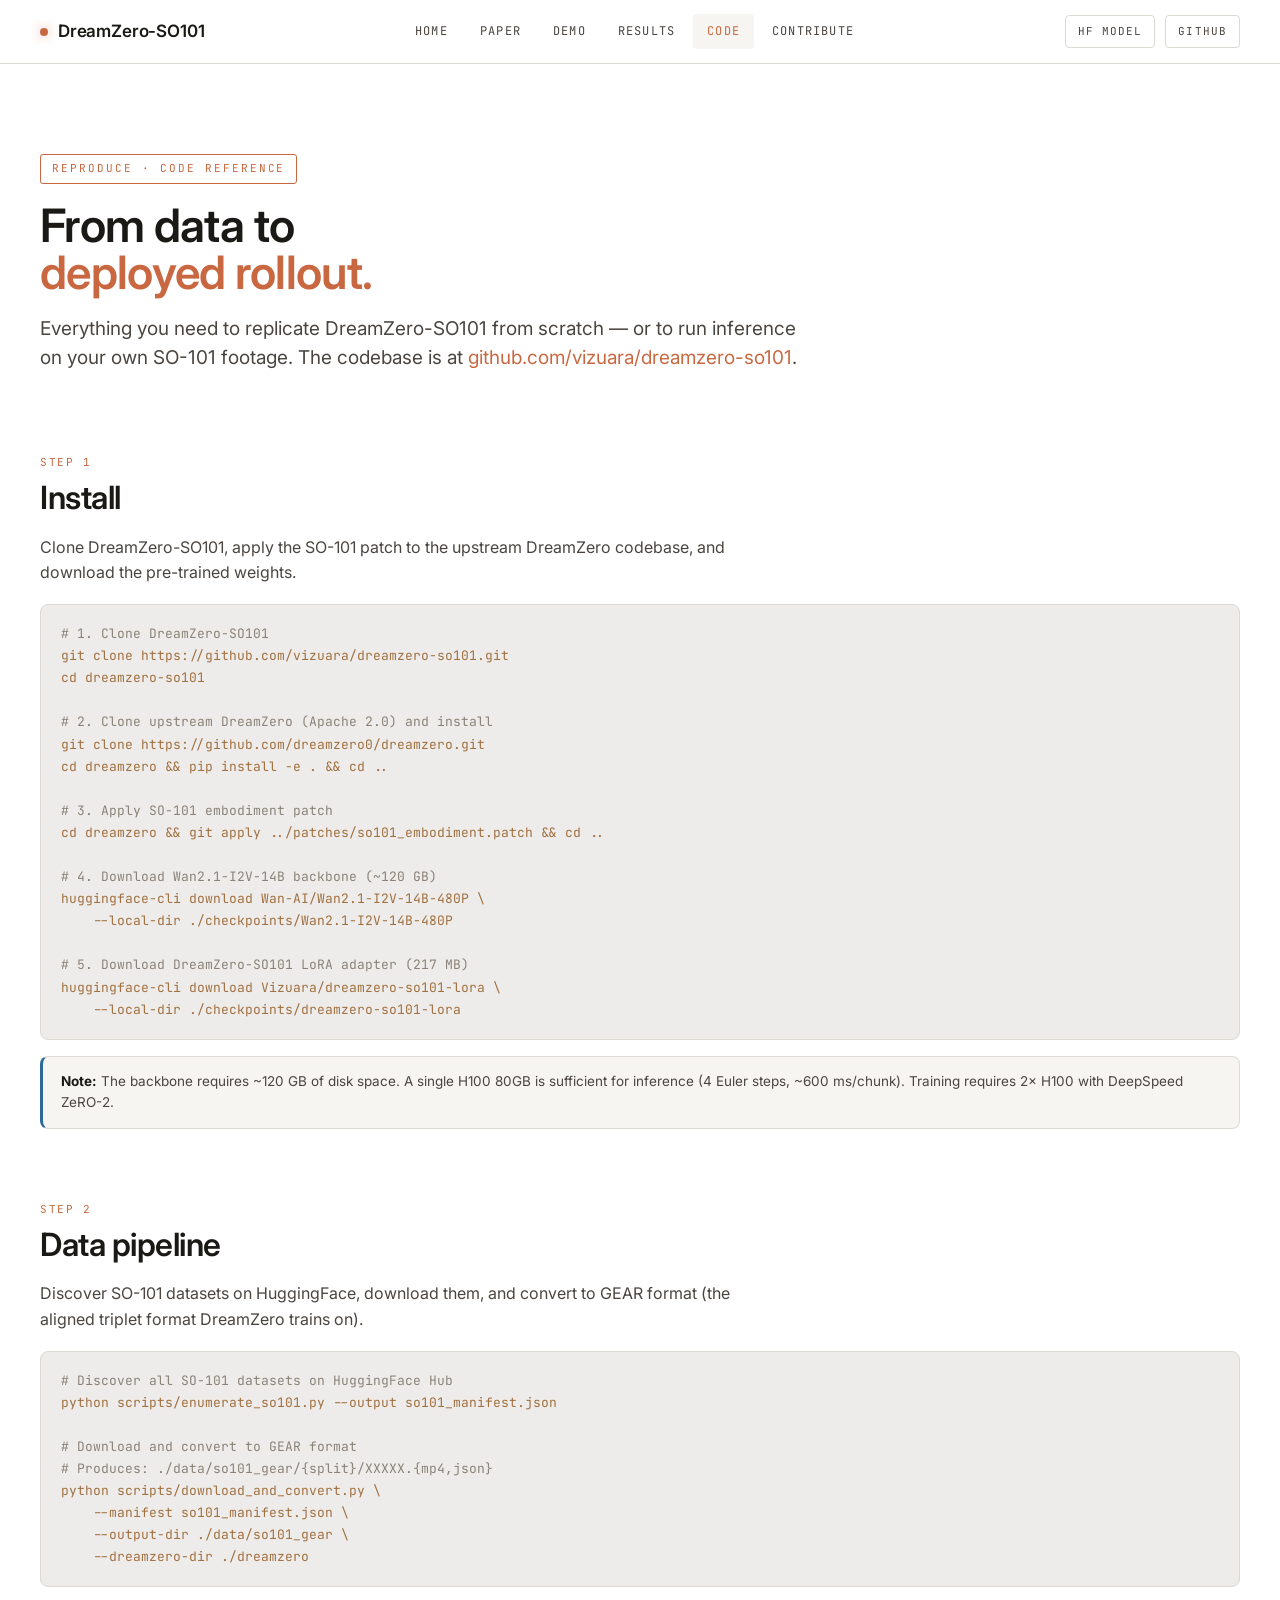
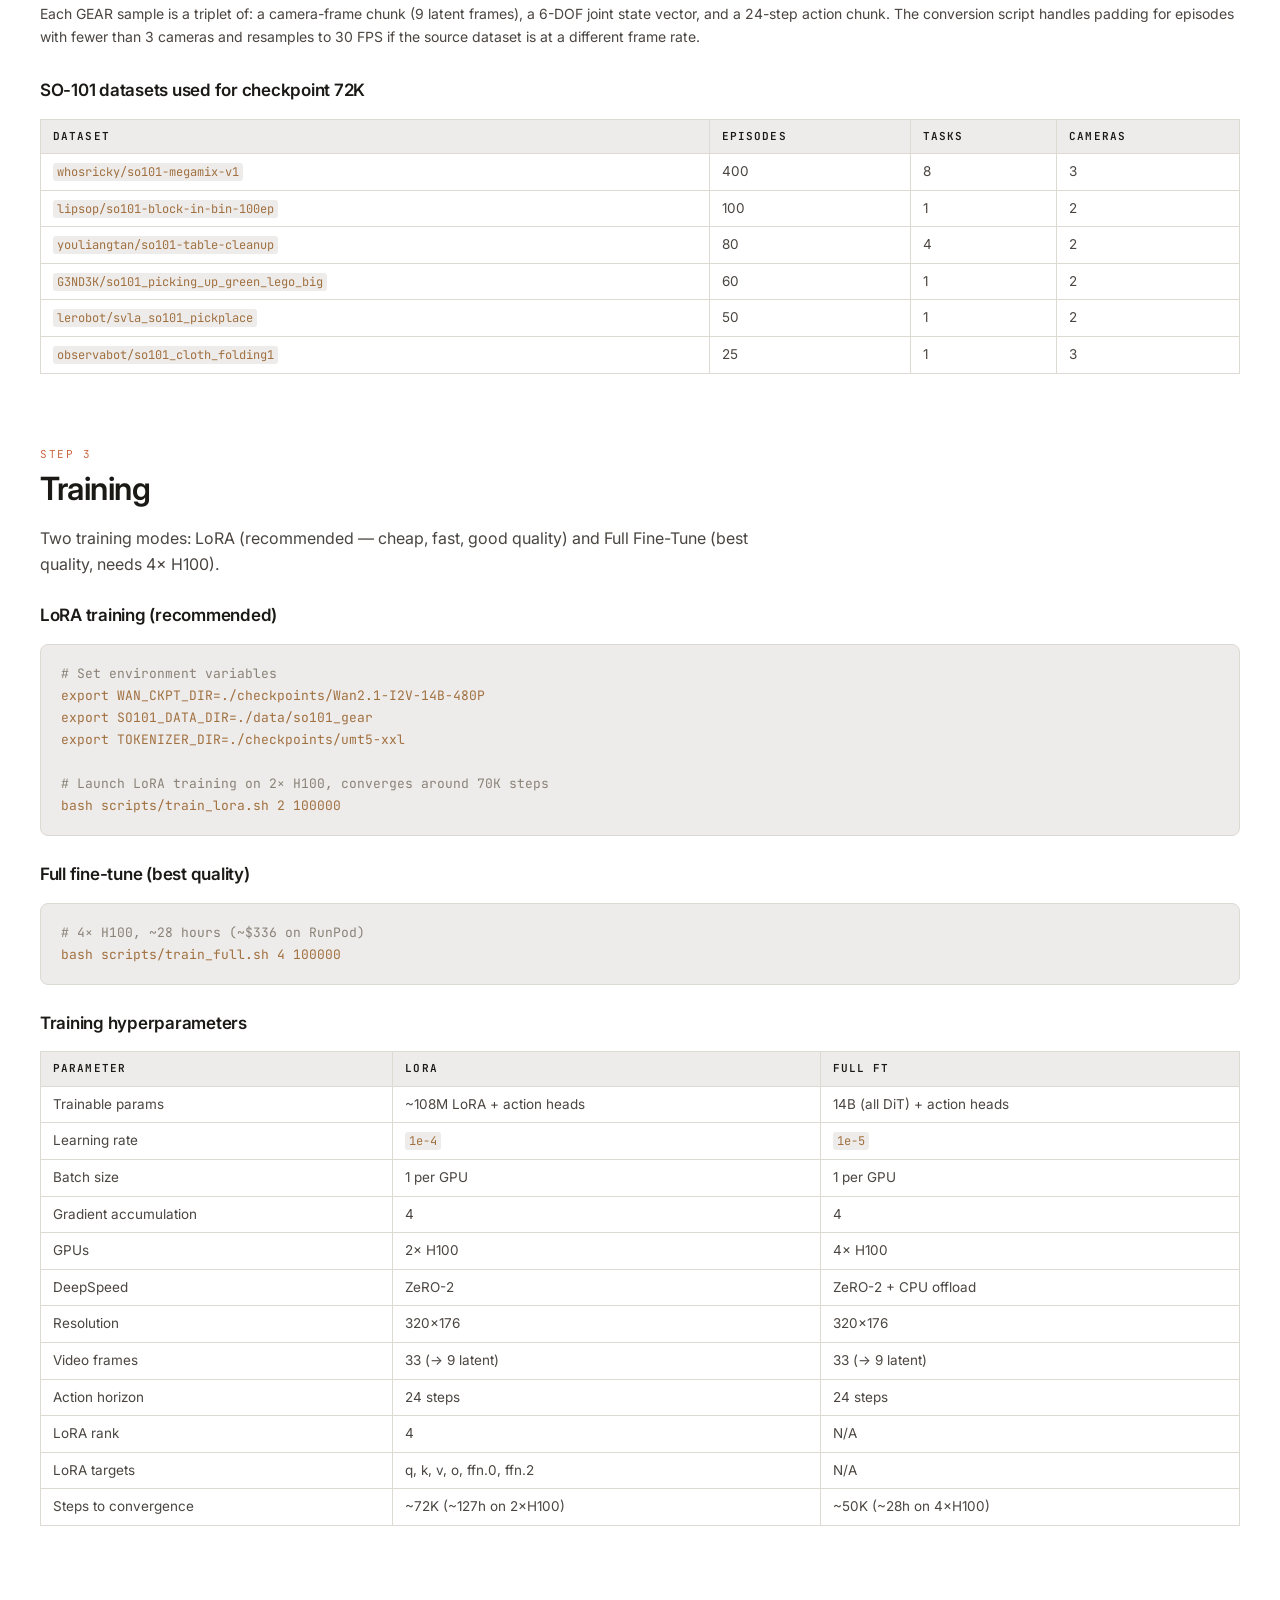
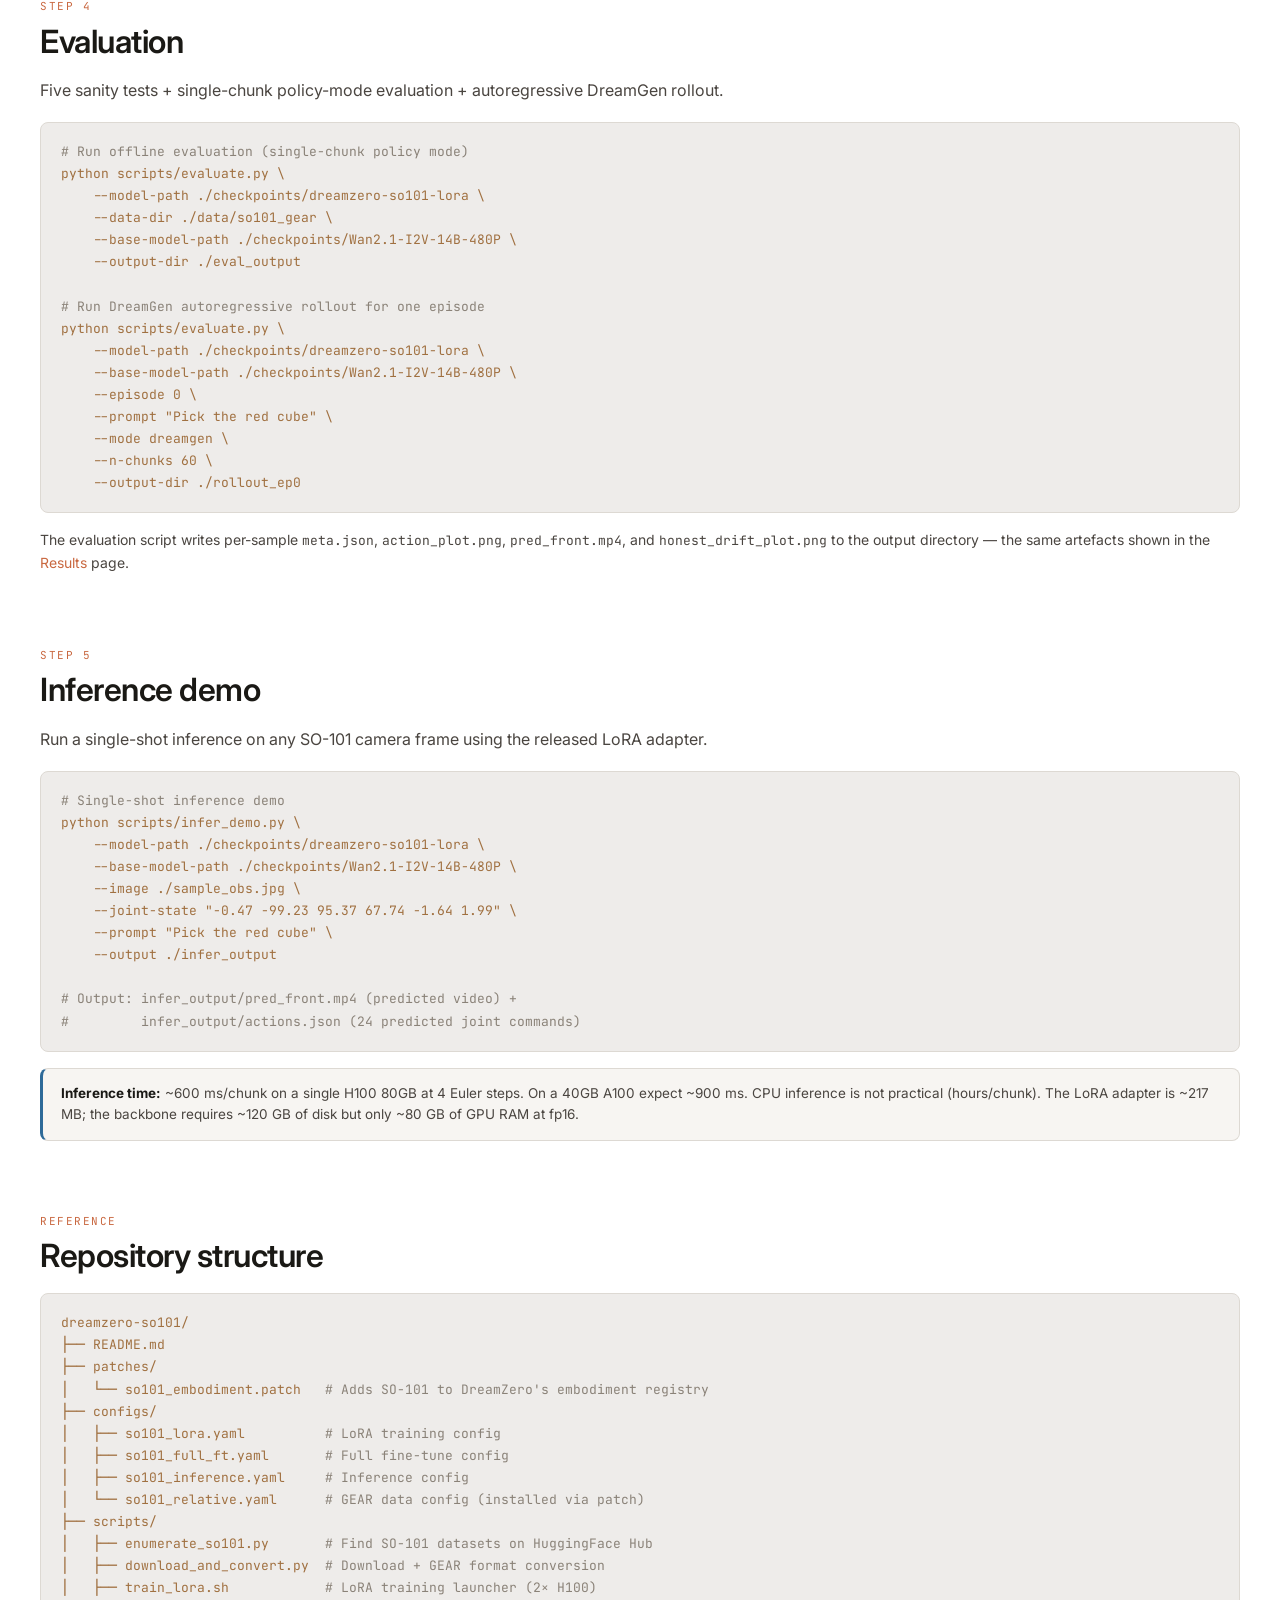
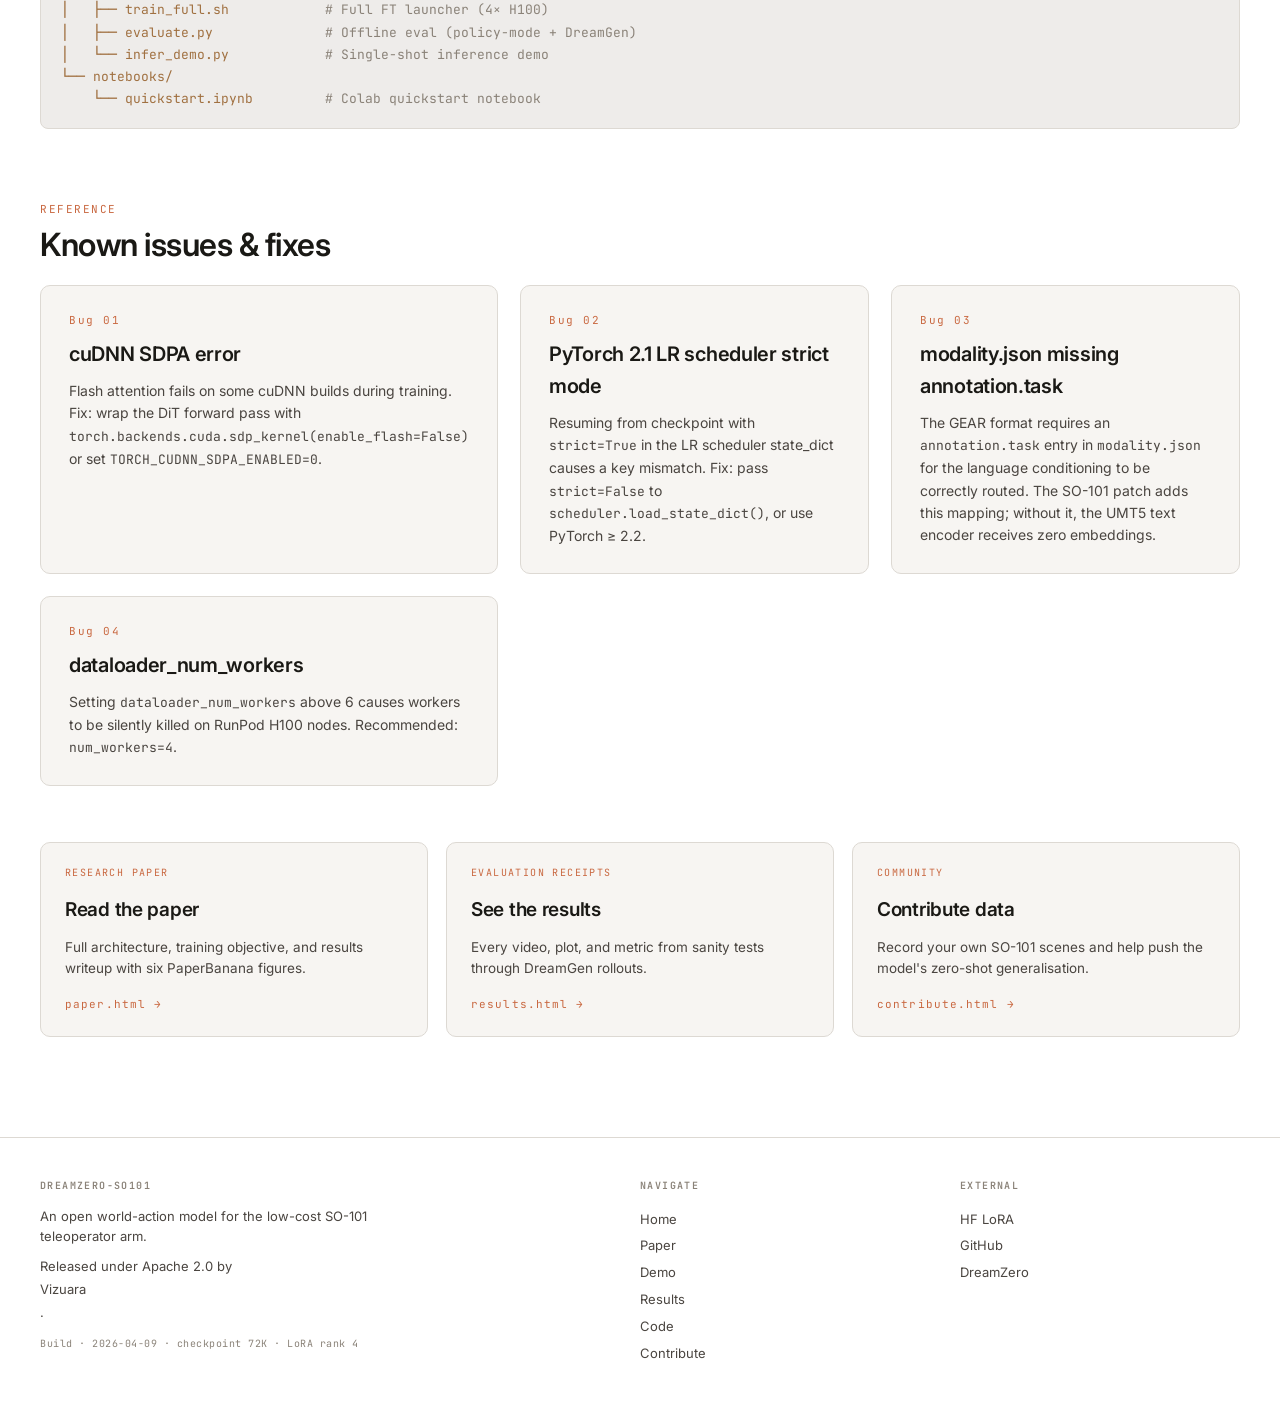
==== code.html @ cf48839a "Initial commit: DreamZero-SO101 research site" ====
<!doctype html>
<html lang="en">
<head>
<meta charset="utf-8" />
<meta name="viewport" content="width=device-width,initial-scale=1" />
<title>DreamZero-SO101 — Code & Reproduce</title>
<meta name="description" content="Install instructions, SO-101 patch, data pipeline, LoRA training recipe, evaluation scripts, and inference demo for DreamZero-SO101." />
<link rel="preconnect" href="https://fonts.googleapis.com">
<link rel="preconnect" href="https://fonts.gstatic.com" crossorigin>
<link href="https://fonts.googleapis.com/css2?family=Inter:wght@300;400;500;600;700&family=JetBrains+Mono:wght@400;500;600&display=swap" rel="stylesheet">
<link rel="stylesheet" href="assets/css/tokens.css">
<link rel="stylesheet" href="assets/css/layout.css">
<link rel="stylesheet" href="assets/css/components.css">
<style>
  .code-section { margin-top: 72px; }
  .code-section:first-of-type { margin-top: 0; }
  pre.cblock {
    background: var(--panel2);
    border: 1px solid var(--line);
    border-radius: 8px;
    padding: 18px 20px;
    font-family: var(--font-mono);
    font-size: 13px;
    line-height: 1.7;
    color: var(--warm);
    overflow-x: auto;
    margin: 18px 0 0;
    white-space: pre;
  }
  pre.cblock .cm { color: var(--ink-faint); }
  pre.cblock .kw { color: var(--accent); }
  pre.cblock .st { color: var(--teal); }

  .step-list { counter-reset: steps; list-style: none; padding: 0; margin: 24px 0; }
  .step-list > li { counter-increment: steps; display: flex; gap: 18px; margin-bottom: 28px; }
  .step-list > li::before { content: counter(steps); min-width: 32px; height: 32px; border-radius: 50%; background: var(--accent); color: var(--bg); font-family: var(--font-mono); font-weight: 700; font-size: 14px; display: flex; align-items: center; justify-content: center; flex-shrink: 0; margin-top: 2px; }
  .step-list > li .body h4 { margin: 0 0 6px; font-size: 16px; }
  .step-list > li .body p { margin: 0 0 8px; color: var(--ink-dim); font-size: 14px; }
  .step-list > li .body code { font-family: var(--font-mono); font-size: 12px; background: var(--panel2); padding: 1px 5px; border-radius: 3px; color: var(--warm); }

  .param-table { width: 100%; border-collapse: collapse; margin: 18px 0; font-size: 13.5px; }
  .param-table th { background: var(--panel2); color: var(--ink); padding: 8px 12px; border: 1px solid var(--line); font-weight: 600; text-align: left; font-family: var(--font-mono); font-size: 11px; text-transform: uppercase; letter-spacing: 0.1em; }
  .param-table td { padding: 7px 12px; border: 1px solid var(--line); color: var(--ink-dim); vertical-align: top; }
  .param-table td code { font-family: var(--font-mono); font-size: 12px; background: var(--panel2); padding: 1px 4px; border-radius: 3px; color: var(--warm); }
  .param-table td strong { color: var(--ink); }

  .note { background: var(--panel); border: 1px solid var(--line); border-left: 3px solid var(--blue); border-radius: 8px; padding: 14px 18px; margin: 16px 0; font-size: 13.5px; color: var(--ink-dim); }
  .note strong { color: var(--ink); }
</style>
</head>
<body>

<nav class="topnav">
  <div class="topnav-inner">
    <a href="index.html" class="topnav-brand"><span class="dot"></span>DreamZero-SO101</a>
    <div class="topnav-links">
      <a href="index.html">Home</a>
      <a href="paper.html">Paper</a>
      <a href="demo.html">Demo</a>
      <a href="results.html">Results</a>
      <a href="code.html">Code</a>
      <a href="contribute.html">Contribute</a>
    </div>
    <div class="topnav-ext">
      <a href="https://huggingface.co/Vizuara/dreamzero-so101-lora" target="_blank" rel="noopener">HF Model</a>
      <a href="https://github.com/vizuara/dreamzero-so101" target="_blank" rel="noopener">GitHub</a>
    </div>
  </div>
</nav>

<div class="container">

  <section class="hero" style="padding-bottom:16px">
    <span class="kicker">Reproduce · Code Reference</span>
    <h1 style="margin-top:18px;font-size:46px">From data to<br/><span class="accent">deployed rollout.</span></h1>
    <p class="lead" style="margin-bottom:10px">
      Everything you need to replicate DreamZero-SO101 from scratch — or to run inference on your own SO-101 footage. The codebase is at
      <a href="https://github.com/vizuara/dreamzero-so101" target="_blank" rel="noopener" style="color:var(--accent)">github.com/vizuara/dreamzero-so101</a>.
    </p>
  </section>

  <!-- Install -->
  <div class="section-head" style="margin-top:56px">
    <div class="eyebrow">Step 1</div>
    <h2>Install</h2>
  </div>
  <p class="lead" style="max-width:720px">Clone DreamZero-SO101, apply the SO-101 patch to the upstream DreamZero codebase, and download the pre-trained weights.</p>

  <pre class="cblock"><span class="cm"># 1. Clone DreamZero-SO101</span>
git clone https://github.com/vizuara/dreamzero-so101.git
cd dreamzero-so101

<span class="cm"># 2. Clone upstream DreamZero (Apache 2.0) and install</span>
git clone https://github.com/dreamzero0/dreamzero.git
cd dreamzero && pip install -e . && cd ..

<span class="cm"># 3. Apply SO-101 embodiment patch</span>
cd dreamzero && git apply ../patches/so101_embodiment.patch && cd ..

<span class="cm"># 4. Download Wan2.1-I2V-14B backbone (~120 GB)</span>
huggingface-cli download Wan-AI/Wan2.1-I2V-14B-480P \
    --local-dir ./checkpoints/Wan2.1-I2V-14B-480P

<span class="cm"># 5. Download DreamZero-SO101 LoRA adapter (217 MB)</span>
huggingface-cli download Vizuara/dreamzero-so101-lora \
    --local-dir ./checkpoints/dreamzero-so101-lora</pre>

  <div class="note"><strong>Note:</strong> The backbone requires ~120 GB of disk space. A single H100 80GB is sufficient for inference (4 Euler steps, ~600 ms/chunk). Training requires 2× H100 with DeepSpeed ZeRO-2.</div>

  <!-- Data pipeline -->
  <div class="section-head" style="margin-top:72px">
    <div class="eyebrow">Step 2</div>
    <h2>Data pipeline</h2>
  </div>
  <p class="lead" style="max-width:720px">Discover SO-101 datasets on HuggingFace, download them, and convert to GEAR format (the aligned triplet format DreamZero trains on).</p>

  <pre class="cblock"><span class="cm"># Discover all SO-101 datasets on HuggingFace Hub</span>
python scripts/enumerate_so101.py --output so101_manifest.json

<span class="cm"># Download and convert to GEAR format</span>
<span class="cm"># Produces: ./data/so101_gear/{split}/XXXXX.{mp4,json}</span>
python scripts/download_and_convert.py \
    --manifest so101_manifest.json \
    --output-dir ./data/so101_gear \
    --dreamzero-dir ./dreamzero</pre>

  <p style="color:var(--ink-dim);font-size:14px;margin-top:16px">
    Each GEAR sample is a triplet of: a camera-frame chunk (9 latent frames), a 6-DOF joint state vector,
    and a 24-step action chunk. The conversion script handles padding for episodes with fewer than 3 cameras
    and resamples to 30 FPS if the source dataset is at a different frame rate.
  </p>

  <h3 style="margin-top:32px;font-size:17px">SO-101 datasets used for checkpoint 72K</h3>
  <table class="param-table">
    <thead><tr><th>Dataset</th><th>Episodes</th><th>Tasks</th><th>Cameras</th></tr></thead>
    <tbody>
      <tr><td><code>whosricky/so101-megamix-v1</code></td><td>400</td><td>8</td><td>3</td></tr>
      <tr><td><code>lipsop/so101-block-in-bin-100ep</code></td><td>100</td><td>1</td><td>2</td></tr>
      <tr><td><code>youliangtan/so101-table-cleanup</code></td><td>80</td><td>4</td><td>2</td></tr>
      <tr><td><code>G3ND3K/so101_picking_up_green_lego_big</code></td><td>60</td><td>1</td><td>2</td></tr>
      <tr><td><code>lerobot/svla_so101_pickplace</code></td><td>50</td><td>1</td><td>2</td></tr>
      <tr><td><code>observabot/so101_cloth_folding1</code></td><td>25</td><td>1</td><td>3</td></tr>
    </tbody>
  </table>

  <!-- Training -->
  <div class="section-head" style="margin-top:72px">
    <div class="eyebrow">Step 3</div>
    <h2>Training</h2>
  </div>
  <p class="lead" style="max-width:720px">Two training modes: LoRA (recommended — cheap, fast, good quality) and Full Fine-Tune (best quality, needs 4× H100).</p>

  <h3 style="margin-top:28px;font-size:17px">LoRA training (recommended)</h3>
  <pre class="cblock"><span class="cm"># Set environment variables</span>
export WAN_CKPT_DIR=./checkpoints/Wan2.1-I2V-14B-480P
export SO101_DATA_DIR=./data/so101_gear
export TOKENIZER_DIR=./checkpoints/umt5-xxl

<span class="cm"># Launch LoRA training on 2× H100, converges around 70K steps</span>
bash scripts/train_lora.sh 2 100000</pre>

  <h3 style="margin-top:28px;font-size:17px">Full fine-tune (best quality)</h3>
  <pre class="cblock"><span class="cm"># 4× H100, ~28 hours (~$336 on RunPod)</span>
bash scripts/train_full.sh 4 100000</pre>

  <h3 style="margin-top:28px;font-size:17px">Training hyperparameters</h3>
  <table class="param-table">
    <thead><tr><th>Parameter</th><th>LoRA</th><th>Full FT</th></tr></thead>
    <tbody>
      <tr><td>Trainable params</td><td>~108M LoRA + action heads</td><td>14B (all DiT) + action heads</td></tr>
      <tr><td>Learning rate</td><td><code>1e-4</code></td><td><code>1e-5</code></td></tr>
      <tr><td>Batch size</td><td>1 per GPU</td><td>1 per GPU</td></tr>
      <tr><td>Gradient accumulation</td><td>4</td><td>4</td></tr>
      <tr><td>GPUs</td><td>2× H100</td><td>4× H100</td></tr>
      <tr><td>DeepSpeed</td><td>ZeRO-2</td><td>ZeRO-2 + CPU offload</td></tr>
      <tr><td>Resolution</td><td>320×176</td><td>320×176</td></tr>
      <tr><td>Video frames</td><td>33 (→ 9 latent)</td><td>33 (→ 9 latent)</td></tr>
      <tr><td>Action horizon</td><td>24 steps</td><td>24 steps</td></tr>
      <tr><td>LoRA rank</td><td>4</td><td>N/A</td></tr>
      <tr><td>LoRA targets</td><td>q, k, v, o, ffn.0, ffn.2</td><td>N/A</td></tr>
      <tr><td>Steps to convergence</td><td>~72K (~127h on 2×H100)</td><td>~50K (~28h on 4×H100)</td></tr>
    </tbody>
  </table>

  <!-- Evaluation -->
  <div class="section-head" style="margin-top:72px">
    <div class="eyebrow">Step 4</div>
    <h2>Evaluation</h2>
  </div>
  <p class="lead" style="max-width:720px">Five sanity tests + single-chunk policy-mode evaluation + autoregressive DreamGen rollout.</p>

  <pre class="cblock"><span class="cm"># Run offline evaluation (single-chunk policy mode)</span>
python scripts/evaluate.py \
    --model-path ./checkpoints/dreamzero-so101-lora \
    --data-dir ./data/so101_gear \
    --base-model-path ./checkpoints/Wan2.1-I2V-14B-480P \
    --output-dir ./eval_output

<span class="cm"># Run DreamGen autoregressive rollout for one episode</span>
python scripts/evaluate.py \
    --model-path ./checkpoints/dreamzero-so101-lora \
    --base-model-path ./checkpoints/Wan2.1-I2V-14B-480P \
    --episode 0 \
    --prompt "Pick the red cube" \
    --mode dreamgen \
    --n-chunks 60 \
    --output-dir ./rollout_ep0</pre>

  <p style="color:var(--ink-dim);font-size:14px;margin-top:16px">
    The evaluation script writes per-sample <code>meta.json</code>, <code>action_plot.png</code>,
    <code>pred_front.mp4</code>, and <code>honest_drift_plot.png</code> to the output directory — the same
    artefacts shown in the <a href="results.html" style="color:var(--accent)">Results</a> page.
  </p>

  <!-- Inference Demo -->
  <div class="section-head" style="margin-top:72px">
    <div class="eyebrow">Step 5</div>
    <h2>Inference demo</h2>
  </div>
  <p class="lead" style="max-width:720px">Run a single-shot inference on any SO-101 camera frame using the released LoRA adapter.</p>

  <pre class="cblock"><span class="cm"># Single-shot inference demo</span>
python scripts/infer_demo.py \
    --model-path ./checkpoints/dreamzero-so101-lora \
    --base-model-path ./checkpoints/Wan2.1-I2V-14B-480P \
    --image ./sample_obs.jpg \
    --joint-state "-0.47 -99.23 95.37 67.74 -1.64 1.99" \
    --prompt "Pick the red cube" \
    --output ./infer_output

<span class="cm"># Output: infer_output/pred_front.mp4 (predicted video) +</span>
<span class="cm">#         infer_output/actions.json (24 predicted joint commands)</span></pre>

  <div class="note">
    <strong>Inference time:</strong> ~600 ms/chunk on a single H100 80GB at 4 Euler steps.
    On a 40GB A100 expect ~900 ms. CPU inference is not practical (hours/chunk).
    The LoRA adapter is ~217 MB; the backbone requires ~120 GB of disk but only ~80 GB of GPU RAM at fp16.
  </div>

  <!-- Repo structure -->
  <div class="section-head" style="margin-top:72px">
    <div class="eyebrow">Reference</div>
    <h2>Repository structure</h2>
  </div>

  <pre class="cblock">dreamzero-so101/
├── README.md
├── patches/
│   └── so101_embodiment.patch   <span class="cm"># Adds SO-101 to DreamZero's embodiment registry</span>
├── configs/
│   ├── so101_lora.yaml          <span class="cm"># LoRA training config</span>
│   ├── so101_full_ft.yaml       <span class="cm"># Full fine-tune config</span>
│   ├── so101_inference.yaml     <span class="cm"># Inference config</span>
│   └── so101_relative.yaml      <span class="cm"># GEAR data config (installed via patch)</span>
├── scripts/
│   ├── enumerate_so101.py       <span class="cm"># Find SO-101 datasets on HuggingFace Hub</span>
│   ├── download_and_convert.py  <span class="cm"># Download + GEAR format conversion</span>
│   ├── train_lora.sh            <span class="cm"># LoRA training launcher (2× H100)</span>
│   ├── train_full.sh            <span class="cm"># Full FT launcher (4× H100)</span>
│   ├── evaluate.py              <span class="cm"># Offline eval (policy-mode + DreamGen)</span>
│   └── infer_demo.py            <span class="cm"># Single-shot inference demo</span>
└── notebooks/
    └── quickstart.ipynb         <span class="cm"># Colab quickstart notebook</span></pre>

  <!-- Key bugs fixed -->
  <div class="section-head" style="margin-top:72px">
    <div class="eyebrow">Reference</div>
    <h2>Known issues &amp; fixes</h2>
  </div>
  <div class="feature-grid">
    <div class="feature-card">
      <div class="num">Bug 01</div>
      <h4>cuDNN SDPA error</h4>
      <p>Flash attention fails on some cuDNN builds during training. Fix: wrap the DiT forward pass with <code>torch.backends.cuda.sdp_kernel(enable_flash=False)</code> or set <code>TORCH_CUDNN_SDPA_ENABLED=0</code>.</p>
    </div>
    <div class="feature-card">
      <div class="num">Bug 02</div>
      <h4>PyTorch 2.1 LR scheduler strict mode</h4>
      <p>Resuming from checkpoint with <code>strict=True</code> in the LR scheduler state_dict causes a key mismatch. Fix: pass <code>strict=False</code> to <code>scheduler.load_state_dict()</code>, or use PyTorch ≥ 2.2.</p>
    </div>
    <div class="feature-card">
      <div class="num">Bug 03</div>
      <h4>modality.json missing annotation.task</h4>
      <p>The GEAR format requires an <code>annotation.task</code> entry in <code>modality.json</code> for the language conditioning to be correctly routed. The SO-101 patch adds this mapping; without it, the UMT5 text encoder receives zero embeddings.</p>
    </div>
    <div class="feature-card">
      <div class="num">Bug 04</div>
      <h4>dataloader_num_workers</h4>
      <p>Setting <code>dataloader_num_workers</code> above 6 causes workers to be silently killed on RunPod H100 nodes. Recommended: <code>num_workers=4</code>.</p>
    </div>
  </div>

  <!-- CTA -->
  <div class="cta-grid" style="margin-top:56px">
    <a class="cta-card" href="paper.html">
      <span class="tag">Research paper</span>
      <h4>Read the paper</h4>
      <p>Full architecture, training objective, and results writeup with six PaperBanana figures.</p>
      <span class="arrow">paper.html →</span>
    </a>
    <a class="cta-card" href="results.html">
      <span class="tag">Evaluation receipts</span>
      <h4>See the results</h4>
      <p>Every video, plot, and metric from sanity tests through DreamGen rollouts.</p>
      <span class="arrow">results.html →</span>
    </a>
    <a class="cta-card" href="contribute.html">
      <span class="tag">Community</span>
      <h4>Contribute data</h4>
      <p>Record your own SO-101 scenes and help push the model's zero-shot generalisation.</p>
      <span class="arrow">contribute.html →</span>
    </a>
  </div>

</div>

<footer class="site-footer">
  <div class="brand-block">
    <h5>DreamZero-SO101</h5>
    <p>An open world-action model for the low-cost SO-101 teleoperator arm.</p>
    <p>Released under Apache 2.0 by <a href="https://vizuara.ai" target="_blank" rel="noopener">Vizuara</a>.</p>
    <div class="meta">Build · 2026-04-09 · checkpoint 72K · LoRA rank 4</div>
  </div>
  <div>
    <h5>Navigate</h5>
    <a href="index.html">Home</a>
    <a href="paper.html">Paper</a>
    <a href="demo.html">Demo</a>
    <a href="results.html">Results</a>
    <a href="code.html">Code</a>
    <a href="contribute.html">Contribute</a>
  </div>
  <div>
    <h5>External</h5>
    <a href="https://huggingface.co/Vizuara/dreamzero-so101-lora" target="_blank" rel="noopener">HF LoRA</a>
    <a href="https://github.com/vizuara/dreamzero-so101" target="_blank" rel="noopener">GitHub</a>
    <a href="https://github.com/dreamzero0/dreamzero" target="_blank" rel="noopener">DreamZero</a>
  </div>
</footer>

<script src="assets/js/nav.js"></script>
</body>
</html>
---- assets/css/tokens.css ----
/* DreamZero-SO101 — shared design tokens */
:root {
  /* Typography */
  --font-sans: 'Inter', -apple-system, BlinkMacSystemFont, system-ui, sans-serif;
  --font-serif: 'Inter', 'Iowan Old Style', Georgia, serif;
  --font-mono: 'JetBrains Mono', 'SF Mono', Menlo, monospace;

  /* Light academic palette */
  --bg: #FFFFFF;
  --panel: #F7F5F2;
  --panel2: #EEECEA;
  --panel3: #E4E1DC;
  --line: #DDD9D3;
  --line-hi: #C8C3BB;

  /* Ink scale */
  --ink: #1A1915;
  --ink-dim: #4A4540;
  --ink-faint: #8A8278;

  /* Accents (Vizuara brand preserved) */
  --accent: #C96840;   /* orange — slightly richer on white */
  --warm: #A07040;     /* tan */
  --teal: #3D8A54;     /* pass / ground truth — darker for white bg */
  --blue: #2E6A99;
  --purple: #6A4EA8;
  --gold: #B8920A;
  --pass: #3D8A54;
  --fail: #C96840;
  --soft: #A07040;

  /* Layout */
  --container: 1280px;
  --container-narrow: 780px;
  --radius: 10px;
  --radius-sm: 6px;
  --radius-lg: 14px;

  /* Spacing scale */
  --s1: 4px;
  --s2: 8px;
  --s3: 12px;
  --s4: 16px;
  --s5: 24px;
  --s6: 32px;
  --s7: 48px;
  --s8: 64px;

  /* Build metadata */
  --build-date: "2026-04-09";
}

*, *::before, *::after { box-sizing: border-box; }
html, body { margin: 0; padding: 0; }

body {
  background: var(--bg);
  color: var(--ink);
  font-family: var(--font-sans);
  font-weight: 400;
  line-height: 1.6;
  -webkit-font-smoothing: antialiased;
  -moz-osx-font-smoothing: grayscale;
  min-height: 100vh;
}

a { color: var(--accent); text-decoration: none; border-bottom: 1px solid transparent; transition: border-color .15s; }
a:hover { border-bottom-color: var(--accent); }

h1, h2, h3, h4, h5 {
  font-family: var(--font-serif);
  font-weight: 600;
  letter-spacing: -0.015em;
  margin: 0;
  color: var(--ink);
}
h1 { font-size: 54px; line-height: 1.05; }
h2 { font-size: 32px; line-height: 1.15; margin: 0 0 18px; }
h3 { font-size: 22px; line-height: 1.2; }
h4 { font-size: 17px; }

p { margin: 0 0 14px; color: var(--ink-dim); }
p strong { color: var(--ink); font-weight: 600; }

code, .mono {
  font-family: var(--font-mono);
  font-size: 13px;
}

.kicker {
  display: inline-block;
  font-family: var(--font-mono);
  font-size: 11px;
  letter-spacing: 0.18em;
  text-transform: uppercase;
  color: var(--accent);
  padding: 5px 11px;
  border: 1px solid var(--accent);
  border-radius: 3px;
}

.muted { color: var(--ink-dim); }
.faint { color: var(--ink-faint); }

hr.divider {
  height: 1px;
  background: var(--line);
  border: none;
  margin: 56px 0;
}
---- assets/css/layout.css ----
/* DreamZero-SO101 — layout (nav, container, footer, grid) */

/* ====== Sticky top nav ====== */
.topnav {
  position: sticky;
  top: 0;
  z-index: 100;
  background: rgba(255, 255, 255, 0.92);
  backdrop-filter: blur(10px);
  -webkit-backdrop-filter: blur(10px);
  border-bottom: 1px solid var(--line);
}
.topnav-inner {
  max-width: var(--container);
  margin: 0 auto;
  padding: 14px 40px;
  display: flex;
  align-items: center;
  gap: 28px;
  flex-wrap: wrap;
}
.topnav-brand {
  font-family: var(--font-serif);
  font-weight: 600;
  font-size: 17px;
  color: var(--ink);
  letter-spacing: -0.01em;
  border: none;
}
.topnav-brand .dot {
  display: inline-block;
  width: 8px;
  height: 8px;
  border-radius: 50%;
  background: var(--accent);
  margin-right: 10px;
  vertical-align: middle;
  box-shadow: 0 0 12px rgba(217, 119, 87, 0.6);
}
.topnav-brand:hover { border: none; }

.topnav-links {
  display: flex;
  gap: 4px;
  flex-wrap: wrap;
  flex: 1;
  justify-content: center;
}
.topnav-links a {
  font-family: var(--font-mono);
  font-size: 12px;
  text-transform: uppercase;
  letter-spacing: 0.1em;
  color: var(--ink-dim);
  padding: 8px 14px;
  border-radius: 4px;
  border: none;
  transition: color .15s, background .15s;
}
.topnav-links a:hover {
  color: var(--ink);
  background: var(--panel);
  border: none;
}
.topnav-links a.active {
  color: var(--accent);
  background: var(--panel);
}
.topnav-ext {
  display: flex;
  gap: 10px;
  align-items: center;
}
.topnav-ext a {
  font-family: var(--font-mono);
  font-size: 11px;
  text-transform: uppercase;
  letter-spacing: 0.1em;
  color: var(--ink-dim);
  padding: 7px 12px;
  border: 1px solid var(--line);
  border-radius: 4px;
  transition: all .15s;
}
.topnav-ext a:hover {
  color: var(--accent);
  border-color: var(--accent);
}

/* ====== Container ====== */
.container {
  max-width: var(--container);
  margin: 0 auto;
  padding: 60px 40px 100px;
}
.container-narrow {
  max-width: var(--container-narrow);
  margin: 0 auto;
  padding: 60px 32px 100px;
}

/* ====== Hero ====== */
.hero {
  padding: 30px 0 24px;
}
.hero h1 {
  font-size: 58px;
  line-height: 1.02;
  margin-bottom: 18px;
  max-width: 980px;
}
.hero h1 .accent { color: var(--accent); }
.hero .lead {
  color: var(--ink-dim);
  font-size: 19px;
  line-height: 1.55;
  max-width: 780px;
  margin-bottom: 28px;
}

/* ====== Footer ====== */
footer.site-footer {
  max-width: var(--container);
  margin: 0 auto;
  padding: 40px 40px 50px;
  border-top: 1px solid var(--line);
  display: grid;
  grid-template-columns: 2fr 1fr 1fr;
  gap: 40px;
}
footer.site-footer h5 {
  font-family: var(--font-mono);
  font-size: 10px;
  text-transform: uppercase;
  letter-spacing: 0.14em;
  color: var(--ink-faint);
  margin: 0 0 12px;
  font-weight: 600;
}
footer.site-footer a {
  display: block;
  font-size: 13px;
  color: var(--ink-dim);
  padding: 3px 0;
  border: none;
}
footer.site-footer a:hover { color: var(--accent); }
footer.site-footer .brand-block p {
  font-size: 13px;
  line-height: 1.55;
  max-width: 380px;
  margin: 0 0 10px;
}
footer.site-footer .meta {
  font-family: var(--font-mono);
  font-size: 10px;
  color: var(--ink-faint);
  letter-spacing: 0.05em;
  margin-top: 14px;
}

/* ====== Responsive ====== */
@media (max-width: 960px) {
  .container { padding: 40px 22px 80px; }
  .topnav-inner { padding: 12px 22px; gap: 16px; }
  .topnav-links { order: 3; flex-basis: 100%; justify-content: flex-start; margin-top: 8px; }
  .hero h1 { font-size: 40px; }
  .hero .lead { font-size: 17px; }
  h1 { font-size: 40px; }
  h2 { font-size: 26px; }
  footer.site-footer { grid-template-columns: 1fr; gap: 24px; padding: 30px 22px 40px; }
}
---- assets/css/components.css ----
/* DreamZero-SO101 — reusable components */

/* ====== Score bar (KPI pills) ====== */
.score-bar {
  display: flex;
  gap: 16px;
  flex-wrap: wrap;
  margin: 30px 0 14px;
}
.score-pill {
  background: var(--panel);
  border: 1px solid var(--line);
  border-radius: 10px;
  padding: 18px 24px;
  display: flex;
  flex-direction: column;
  gap: 4px;
  min-width: 170px;
}
.score-pill .label {
  color: var(--ink-dim);
  font-size: 10.5px;
  text-transform: uppercase;
  letter-spacing: 0.12em;
  font-family: var(--font-mono);
}
.score-pill .value {
  font-family: var(--font-serif);
  font-size: 32px;
  color: var(--ink);
  font-weight: 600;
  line-height: 1.1;
}
.score-pill .value.pass { color: var(--pass); }
.score-pill .value.warn { color: var(--soft); }
.score-pill .value.fail { color: var(--fail); }
.score-pill .value.accent { color: var(--accent); }
.score-pill .value.blue { color: var(--blue); }
.score-pill .value.purple { color: var(--purple); }

/* ====== CTA grid ====== */
.cta-grid {
  display: grid;
  grid-template-columns: repeat(3, 1fr);
  gap: 18px;
  margin-top: 30px;
}
@media (max-width: 900px) { .cta-grid { grid-template-columns: 1fr; } }
.cta-card {
  background: var(--panel);
  border: 1px solid var(--line);
  border-radius: var(--radius);
  padding: 22px 24px;
  display: flex;
  flex-direction: column;
  gap: 8px;
  text-decoration: none;
  color: var(--ink);
  border-color: var(--line);
  transition: border-color .15s, transform .15s, background .15s;
  border-bottom: 1px solid var(--line);
}
.cta-card:hover {
  border: 1px solid var(--accent);
  transform: translateY(-2px);
  background: var(--panel2);
}
.cta-card .tag {
  font-family: var(--font-mono);
  font-size: 10px;
  letter-spacing: 0.14em;
  text-transform: uppercase;
  color: var(--accent);
  margin-bottom: 4px;
}
.cta-card h4 {
  font-family: var(--font-serif);
  font-size: 19px;
  margin: 2px 0 4px;
  color: var(--ink);
}
.cta-card p {
  color: var(--ink-dim);
  font-size: 13.5px;
  margin: 0;
  line-height: 1.5;
}
.cta-card .arrow {
  margin-top: 10px;
  font-family: var(--font-mono);
  font-size: 11px;
  color: var(--accent);
  letter-spacing: 0.1em;
}

/* ====== Feature cards (3-col "what is" etc.) ====== */
.feature-grid {
  display: grid;
  grid-template-columns: repeat(3, 1fr);
  gap: 22px;
  margin-top: 22px;
}
@media (max-width: 960px) { .feature-grid { grid-template-columns: 1fr; } }
.feature-card {
  background: var(--panel);
  border: 1px solid var(--line);
  border-radius: var(--radius);
  padding: 26px 28px;
}
.feature-card .num {
  font-family: var(--font-mono);
  font-size: 11px;
  color: var(--accent);
  letter-spacing: 0.14em;
  margin-bottom: 8px;
}
.feature-card h4 {
  font-family: var(--font-serif);
  font-size: 20px;
  color: var(--ink);
  margin: 0 0 10px;
}
.feature-card p {
  color: var(--ink-dim);
  font-size: 14px;
  line-height: 1.6;
  margin: 0;
}

/* ====== Hero video carousel ====== */
.hero-carousel {
  display: grid;
  grid-template-columns: repeat(3, 1fr);
  gap: 14px;
  margin: 34px 0 14px;
}
@media (max-width: 900px) { .hero-carousel { grid-template-columns: 1fr; } }
.hero-clip {
  background: var(--panel2);
  border: 1px solid var(--line);
  border-radius: var(--radius);
  overflow: hidden;
  display: flex;
  flex-direction: column;
}
.hero-clip video {
  width: 100%;
  display: block;
  background: #000;
  aspect-ratio: 16 / 9;
  object-fit: cover;
}
.hero-clip .meta {
  padding: 12px 16px;
  display: flex;
  flex-direction: column;
  gap: 3px;
  border-top: 1px solid var(--line);
}
.hero-clip .ep {
  font-family: var(--font-mono);
  font-size: 10px;
  text-transform: uppercase;
  letter-spacing: 0.11em;
  color: var(--ink-faint);
}
.hero-clip .prompt {
  font-family: var(--font-serif);
  font-size: 14px;
  color: var(--ink);
  font-style: italic;
}

/* ====== Prelude / callout box ====== */
.prelude {
  background: var(--panel);
  border-left: 3px solid var(--accent);
  padding: 22px 28px;
  border-radius: 0 var(--radius-sm) var(--radius-sm) 0;
  margin: 20px 0 26px;
  color: var(--ink);
  font-size: 15px;
  line-height: 1.65;
}
.prelude strong { color: var(--accent); font-weight: 600; }
.prelude code {
  font-family: var(--font-mono);
  font-size: 13px;
  background: var(--panel2);
  padding: 1px 6px;
  border-radius: 3px;
  color: var(--warm);
}
.prelude.teal { border-left-color: var(--teal); }
.prelude.teal strong { color: var(--teal); }
.prelude.blue { border-left-color: var(--blue); }
.prelude.blue strong { color: var(--blue); }
.prelude.purple { border-left-color: var(--purple); }
.prelude.purple strong { color: var(--purple); }
.prelude.warm { border-left-color: var(--warm); }
.prelude.warm strong { color: var(--warm); }

/* ====== Episode cards (used in results) ====== */
.ep-card {
  background: var(--panel);
  border: 1px solid var(--line);
  border-radius: var(--radius);
  padding: 32px;
  margin: 28px 0;
}
.ep-head {
  display: flex;
  align-items: flex-start;
  justify-content: space-between;
  gap: 28px;
  margin-bottom: 22px;
  flex-wrap: wrap;
}
.ep-head .left { flex: 1; min-width: 280px; }
.ep-head h3 { font-size: 22px; }
.ep-head .prompt {
  font-family: var(--font-serif);
  font-size: 20px;
  font-style: italic;
  color: var(--accent);
  margin: 6px 0 4px;
  line-height: 1.25;
}
.ep-head .meta-row {
  font-family: var(--font-mono);
  font-size: 11px;
  color: var(--ink-dim);
  display: flex;
  gap: 16px;
  flex-wrap: wrap;
  margin-top: 6px;
}
.ep-head .meta-row .tag { color: var(--ink-faint); }
.ep-head .metrics { display: flex; gap: 12px; flex-wrap: wrap; }

.metric {
  background: var(--panel2);
  border: 1px solid var(--line);
  border-radius: var(--radius-sm);
  padding: 11px 16px;
  min-width: 120px;
}
.metric .lbl {
  color: var(--ink-dim);
  font-size: 10px;
  text-transform: uppercase;
  letter-spacing: 0.1em;
  font-family: var(--font-mono);
}
.metric .val {
  font-family: var(--font-mono);
  font-size: 19px;
  color: var(--ink);
  font-weight: 600;
  margin-top: 2px;
}
.metric .val.good { color: var(--pass); }
.metric .val.mid { color: var(--soft); }

/* ====== Video grids (results) ====== */
.vid-grid {
  display: grid;
  grid-template-columns: repeat(2, 1fr);
  gap: 16px;
  margin-bottom: 20px;
}
.vid-cell {
  background: var(--panel2);
  border: 1px solid var(--line);
  border-radius: var(--radius-sm);
  overflow: hidden;
  display: flex;
  flex-direction: column;
}
.vid-cell .head {
  padding: 11px 14px;
  border-bottom: 1px solid var(--line);
  display: flex;
  justify-content: space-between;
  align-items: center;
}
.vid-cell .title {
  font-family: var(--font-serif);
  font-size: 14px;
  color: var(--ink);
}
.vid-cell .badge {
  font-family: var(--font-mono);
  font-size: 9px;
  text-transform: uppercase;
  letter-spacing: 0.1em;
  padding: 3px 8px;
  border-radius: 3px;
}
.vid-cell .badge.pred {
  background: rgba(217,119,87,0.18);
  color: var(--accent);
  border: 1px solid rgba(217,119,87,0.4);
}
.vid-cell .badge.gt {
  background: rgba(125,164,136,0.18);
  color: var(--teal);
  border: 1px solid rgba(125,164,136,0.4);
}
.vid-cell video { width: 100%; display: block; background: #000; }

.vid-wrap { position: relative; }
.vid-wrap .counter {
  position: absolute;
  top: 10px;
  right: 12px;
  font-family: var(--font-mono);
  font-size: 11px;
  color: #fff;
  background: rgba(0,0,0,0.6);
  padding: 3px 8px;
  border-radius: 3px;
  pointer-events: none;
  letter-spacing: 0.05em;
}
.vid-wrap .corner-time {
  position: absolute;
  bottom: 10px;
  left: 12px;
  font-family: var(--font-mono);
  font-size: 10px;
  color: #F2EAD8;
  background: rgba(0,0,0,0.6);
  padding: 3px 8px;
  border-radius: 3px;
  pointer-events: none;
  letter-spacing: 0.05em;
}

.plot-img {
  width: 100%;
  border: 1px solid var(--line);
  border-radius: var(--radius-sm);
  display: block;
  margin-top: 6px;
}
.plot-cap {
  color: var(--ink-dim);
  font-size: 13px;
  margin-top: 8px;
  font-style: italic;
}
.plot-section { margin-top: 24px; }

/* ====== Gallery demo page ====== */
.gallery-shell {
  display: grid;
  grid-template-columns: 300px 1fr;
  gap: 26px;
  margin-top: 20px;
}
@media (max-width: 960px) { .gallery-shell { grid-template-columns: 1fr; } }

.gallery-sidebar {
  background: var(--panel);
  border: 1px solid var(--line);
  border-radius: var(--radius);
  padding: 20px;
  max-height: calc(100vh - 120px);
  overflow-y: auto;
  position: sticky;
  top: 80px;
}
.gallery-sidebar h4 {
  font-family: var(--font-mono);
  font-size: 10px;
  text-transform: uppercase;
  letter-spacing: 0.14em;
  color: var(--ink-faint);
  margin: 0 0 14px;
  font-weight: 600;
}
.gallery-group { margin-bottom: 18px; }
.gallery-group .label {
  font-family: var(--font-mono);
  font-size: 9.5px;
  text-transform: uppercase;
  letter-spacing: 0.12em;
  color: var(--accent);
  margin: 0 0 8px;
  padding: 0 0 4px;
  border-bottom: 1px solid var(--line);
}
.gallery-thumb {
  display: flex;
  gap: 10px;
  align-items: center;
  padding: 8px;
  border-radius: var(--radius-sm);
  cursor: pointer;
  border: 1px solid transparent;
  margin-bottom: 6px;
  transition: background .15s, border-color .15s;
}
.gallery-thumb:hover {
  background: var(--panel2);
  border-color: var(--line);
}
.gallery-thumb.active {
  background: var(--panel2);
  border-color: var(--accent);
}
.gallery-thumb img {
  width: 68px;
  height: 48px;
  object-fit: cover;
  border-radius: 4px;
  border: 1px solid var(--line);
  flex-shrink: 0;
}
.gallery-thumb .txt {
  display: flex;
  flex-direction: column;
  gap: 2px;
  min-width: 0;
}
.gallery-thumb .ep {
  font-family: var(--font-mono);
  font-size: 9.5px;
  color: var(--ink-faint);
  text-transform: uppercase;
  letter-spacing: 0.09em;
}
.gallery-thumb .task {
  font-size: 12px;
  color: var(--ink);
  overflow: hidden;
  text-overflow: ellipsis;
  white-space: nowrap;
}

.gallery-main {
  background: var(--panel);
  border: 1px solid var(--line);
  border-radius: var(--radius);
  padding: 28px 32px;
}
.gallery-main .mprompt {
  font-family: var(--font-serif);
  font-size: 22px;
  font-style: italic;
  color: var(--accent);
  margin: 6px 0 10px;
}
.gallery-main .mmeta {
  font-family: var(--font-mono);
  font-size: 11px;
  color: var(--ink-dim);
  display: flex;
  gap: 16px;
  flex-wrap: wrap;
  margin-bottom: 18px;
}
.gallery-main .mmeta .tag { color: var(--ink-faint); }

.cam-tabs {
  display: flex;
  gap: 6px;
  margin: 14px 0 10px;
}
.cam-tab {
  font-family: var(--font-mono);
  font-size: 11px;
  text-transform: uppercase;
  letter-spacing: 0.1em;
  color: var(--ink-dim);
  padding: 7px 13px;
  border: 1px solid var(--line);
  background: var(--panel2);
  border-radius: 4px;
  cursor: pointer;
  transition: all .15s;
}
.cam-tab:hover { color: var(--ink); }
.cam-tab.active {
  color: var(--accent);
  border-color: var(--accent);
  background: rgba(217,119,87,0.1);
}

.prompt-pills {
  display: flex;
  gap: 8px;
  flex-wrap: wrap;
  margin: 14px 0 10px;
}
.prompt-pill {
  font-family: var(--font-mono);
  font-size: 10.5px;
  padding: 6px 12px;
  border: 1px solid var(--line);
  background: var(--panel2);
  color: var(--ink-dim);
  border-radius: 4px;
  cursor: pointer;
  transition: all .15s;
}
.prompt-pill:hover { color: var(--ink); }
.prompt-pill.active {
  border-color: var(--accent);
  color: var(--accent);
  background: rgba(217,119,87,0.1);
}
.prompt-pill .kind {
  color: var(--ink-faint);
  margin-right: 6px;
}

.gallery-player {
  background: #000;
  border-radius: var(--radius-sm);
  border: 1px solid var(--line);
  overflow: hidden;
  margin-top: 10px;
}
.gallery-player video {
  width: 100%;
  display: block;
  aspect-ratio: 16 / 9;
  object-fit: contain;
}

.gallery-note {
  margin-top: 18px;
  padding: 14px 18px;
  background: var(--panel2);
  border: 1px solid var(--line);
  border-left: 3px solid var(--warm);
  border-radius: 0 var(--radius-sm) var(--radius-sm) 0;
  font-size: 13px;
  color: var(--ink-dim);
  line-height: 1.55;
}

/* Section headings */
.section-head {
  margin: 60px 0 18px;
}
.section-head .eyebrow {
  font-family: var(--font-mono);
  font-size: 11px;
  letter-spacing: 0.14em;
  text-transform: uppercase;
  color: var(--accent);
  margin-bottom: 8px;
}

/* Code blocks */
pre.code-block {
  background: var(--panel2);
  border: 1px solid var(--line);
  border-radius: var(--radius-sm);
  padding: 18px 22px;
  font-family: var(--font-mono);
  font-size: 12.5px;
  line-height: 1.55;
  color: var(--ink);
  overflow-x: auto;
  margin: 14px 0;
}
pre.code-block .comment { color: var(--ink-faint); }
pre.code-block .keyword { color: var(--accent); }
pre.code-block .str { color: var(--teal); }

/* Tables */
table.data-table {
  width: 100%;
  border-collapse: collapse;
  margin: 14px 0;
  background: var(--panel);
  border: 1px solid var(--line);
  border-radius: var(--radius-sm);
  overflow: hidden;
}
table.data-table th,
table.data-table td {
  padding: 11px 16px;
  text-align: left;
  font-family: var(--font-mono);
  font-size: 12.5px;
  border-bottom: 1px solid var(--line);
}
table.data-table th {
  color: var(--ink-dim);
  background: var(--panel2);
  text-transform: uppercase;
  letter-spacing: 0.08em;
  font-size: 10px;
  font-weight: 500;
}
table.data-table td { color: var(--ink); }
table.data-table tbody tr:last-child td { border-bottom: none; }
table.data-table td.num { color: var(--teal); }

/* Paper-specific */
.paper-shell { max-width: 780px; margin: 0 auto; padding: 50px 32px 100px; }
.paper-shell h1 { font-size: 40px; line-height: 1.1; margin: 0 0 16px; }
.paper-shell h2 {
  font-size: 23px;
  margin: 42px 0 12px;
  padding-bottom: 6px;
  border-bottom: 1px solid var(--line);
}
.paper-shell h3 { font-size: 18px; margin: 26px 0 10px; color: var(--ink); }
.paper-shell h4 { font-size: 15px; margin: 22px 0 8px; color: var(--accent); font-family: var(--font-serif); font-weight: 600; }
.paper-shell p {
  color: var(--ink);
  font-size: 15.5px;
  line-height: 1.7;
  margin: 0 0 14px;
  text-align: justify;
  hyphens: auto;
}
.paper-shell .authors {
  font-size: 14px;
  color: var(--ink-dim);
  margin: 6px 0 2px;
  font-family: var(--font-sans);
}
.paper-shell .affil {
  font-family: var(--font-mono);
  font-size: 11px;
  color: var(--ink-faint);
  letter-spacing: 0.05em;
  margin: 4px 0 22px;
}
.paper-shell .abstract {
  background: var(--panel);
  border: 1px solid var(--line);
  border-left: 3px solid var(--accent);
  padding: 20px 26px;
  border-radius: 0 var(--radius-sm) var(--radius-sm) 0;
  margin: 20px 0 36px;
}
.paper-shell .abstract h4 {
  font-family: var(--font-mono);
  font-size: 10.5px;
  letter-spacing: 0.14em;
  text-transform: uppercase;
  color: var(--accent);
  margin: 0 0 8px;
}
.paper-shell .abstract p {
  font-size: 14px;
  line-height: 1.65;
  color: var(--ink);
  margin: 0;
  text-align: left;
}
.paper-shell figure {
  margin: 24px 0;
  background: var(--panel2);
  border: 1px solid var(--line);
  border-radius: var(--radius-sm);
  padding: 16px;
}
.paper-shell figure img {
  width: 100%;
  display: block;
  border-radius: var(--radius-sm);
  margin-bottom: 10px;
}
.paper-shell figure figcaption {
  font-size: 12.5px;
  color: var(--ink-dim);
  text-align: left;
  line-height: 1.55;
  font-family: var(--font-sans);
  font-style: italic;
}
.paper-shell figure figcaption b {
  color: var(--accent);
  font-style: normal;
  font-family: var(--font-mono);
  font-size: 11px;
  text-transform: uppercase;
  letter-spacing: 0.1em;
  margin-right: 8px;
}
.paper-shell ul, .paper-shell ol {
  color: var(--ink);
  font-size: 15px;
  line-height: 1.7;
  padding-left: 22px;
  margin: 8px 0 16px;
}
.paper-shell code {
  background: var(--panel2);
  padding: 1px 6px;
  border-radius: 3px;
  color: var(--warm);
  font-size: 13px;
}
.paper-shell .refs {
  font-size: 12.5px;
  line-height: 1.55;
  color: var(--ink-dim);
  font-family: var(--font-sans);
}
.paper-shell .refs li {
  margin-bottom: 8px;
  text-align: left;
}

/* Contribution flow */
.flow-steps {
  display: grid;
  grid-template-columns: repeat(5, 1fr);
  gap: 12px;
  margin: 22px 0;
}
@media (max-width: 960px) { .flow-steps { grid-template-columns: 1fr 1fr; } }
.flow-step {
  background: var(--panel);
  border: 1px solid var(--line);
  border-radius: var(--radius-sm);
  padding: 16px;
  position: relative;
}
.flow-step .n {
  font-family: var(--font-mono);
  font-size: 10px;
  color: var(--accent);
  letter-spacing: 0.14em;
}
.flow-step h5 {
  font-family: var(--font-serif);
  font-size: 15px;
  margin: 6px 0 4px;
  color: var(--ink);
}
.flow-step p {
  font-size: 12px;
  color: var(--ink-dim);
  margin: 0;
  line-height: 1.5;
}

/* ====== Key Findings — capgym-style bar charts ====== */
.findings-grid {
  display: grid;
  grid-template-columns: repeat(2, 1fr);
  gap: 20px;
  margin: 0 0 60px;
}
@media (max-width: 900px) { .findings-grid { grid-template-columns: 1fr; } }

.finding-card {
  background: var(--panel);
  border: 1px solid var(--line);
  border-radius: var(--radius);
  padding: 24px 26px 22px;
}
.finding-title {
  font-family: var(--font-serif);
  font-size: 17px;
  font-weight: 600;
  color: var(--ink);
  margin: 0 0 2px;
}
.finding-sub {
  font-family: var(--font-mono);
  font-size: 10px;
  text-transform: uppercase;
  letter-spacing: 0.12em;
  color: var(--ink-faint);
  margin-bottom: 18px;
}
.bar-chart {
  display: flex;
  flex-direction: column;
  gap: 9px;
}
.bar-row {
  display: flex;
  align-items: center;
  gap: 10px;
}
.bar-label {
  font-family: var(--font-mono);
  font-size: 11px;
  color: var(--ink-dim);
  width: 160px;
  flex-shrink: 0;
  text-align: right;
}
.bar-wrap {
  flex: 1;
  background: var(--panel2);
  border-radius: 3px;
  height: 20px;
  display: flex;
  align-items: center;
  overflow: hidden;
  position: relative;
}
.bar-fill {
  height: 100%;
  border-radius: 3px;
  display: flex;
  align-items: center;
  min-width: 2px;
  transition: width .4s ease;
}
.bar-fill.pass { background: var(--pass); }
.bar-fill.warn { background: var(--soft); }
.bar-fill.fail { background: var(--fail); }
.bar-fill.blue { background: var(--blue); }
.bar-fill.accent { background: var(--accent); }
.bar-val {
  position: absolute;
  right: 8px;
  font-family: var(--font-mono);
  font-size: 10.5px;
  color: var(--ink);
  font-weight: 600;
  white-space: nowrap;
}
.finding-note {
  font-size: 12.5px;
  color: var(--ink-dim);
  line-height: 1.55;
  margin: 14px 0 0;
  border-top: 1px solid var(--line);
  padding-top: 12px;
}

/* ====== Gallery type & metric badges ====== */
.type-badge {
  display: inline-block;
  font-family: var(--font-mono);
  font-size: 9px;
  text-transform: uppercase;
  letter-spacing: 0.09em;
  padding: 2px 6px;
  border-radius: 3px;
  margin-right: 4px;
  vertical-align: middle;
  font-weight: 600;
}
.metric-badge {
  display: inline-block;
  font-family: var(--font-mono);
  font-size: 9.5px;
  color: var(--ink-faint);
  background: var(--panel3);
  border: 1px solid var(--line);
  border-radius: 3px;
  padding: 2px 7px;
  margin-top: 4px;
}
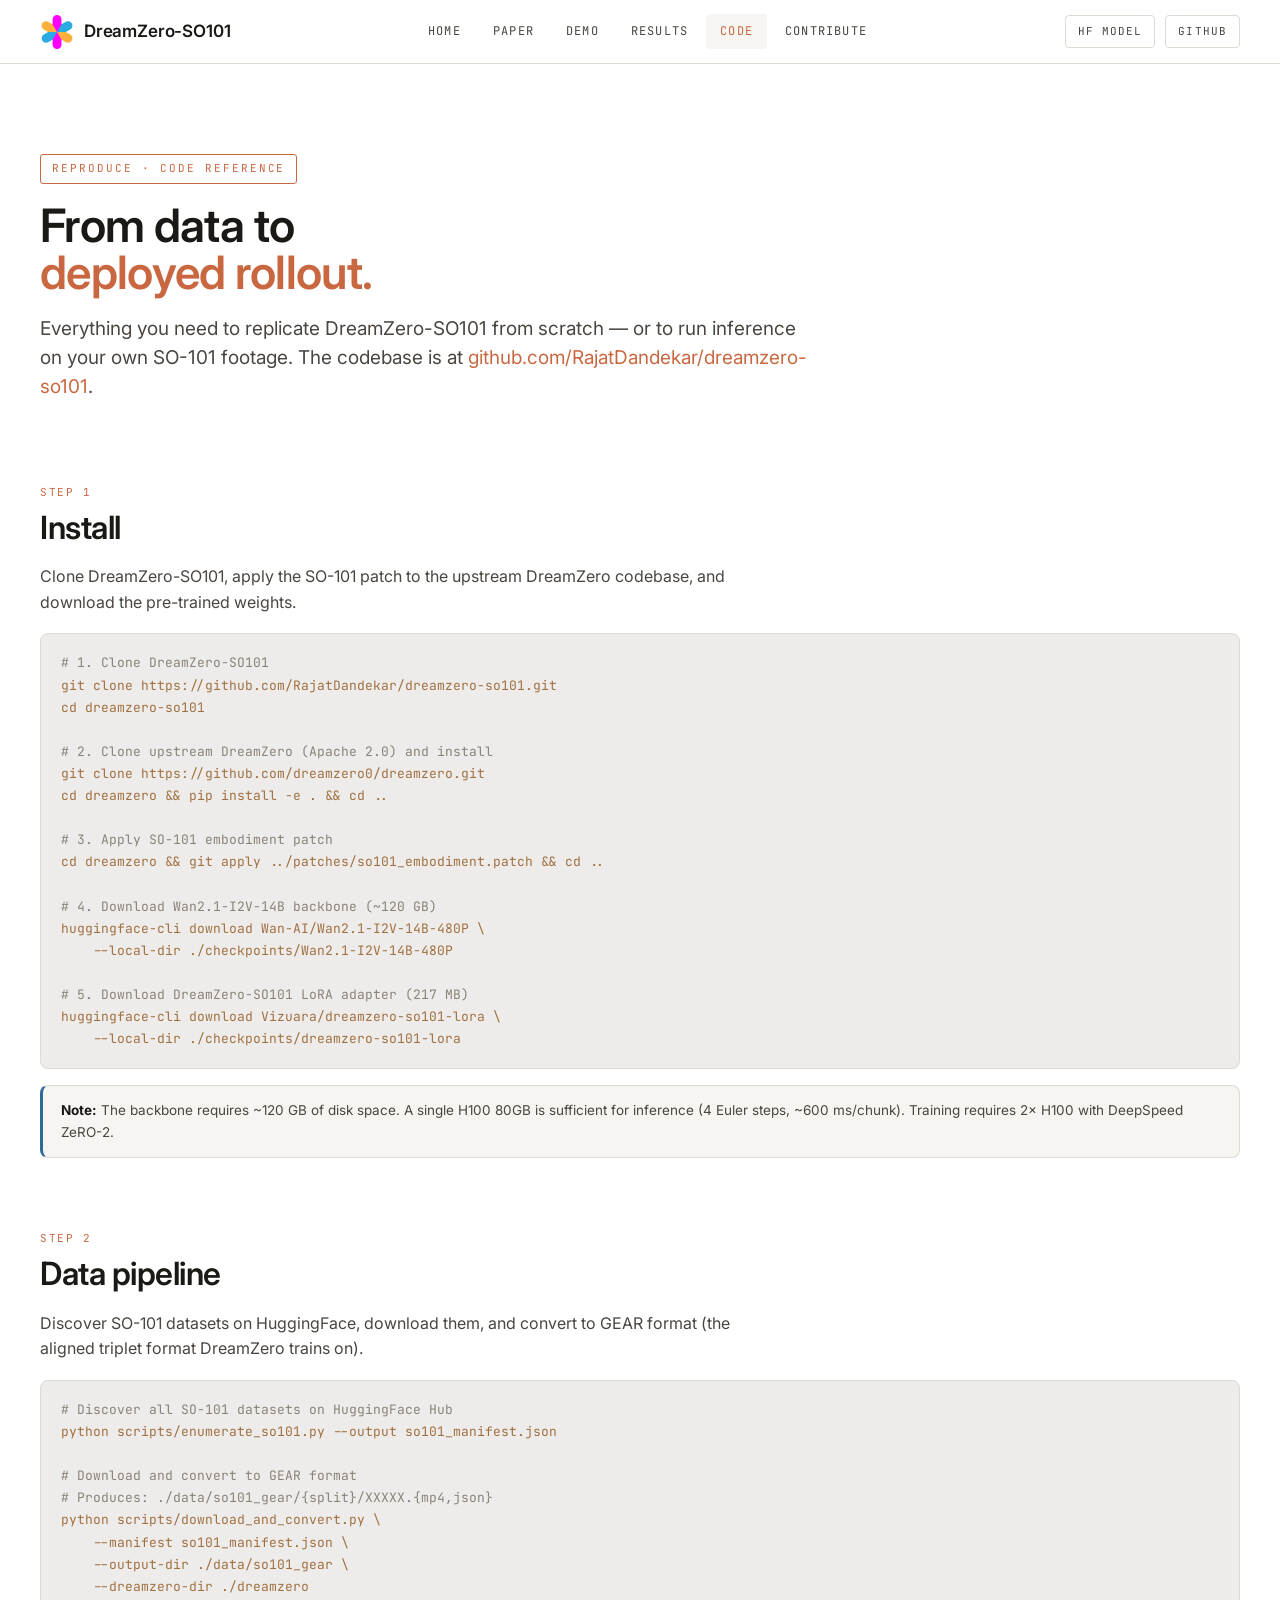
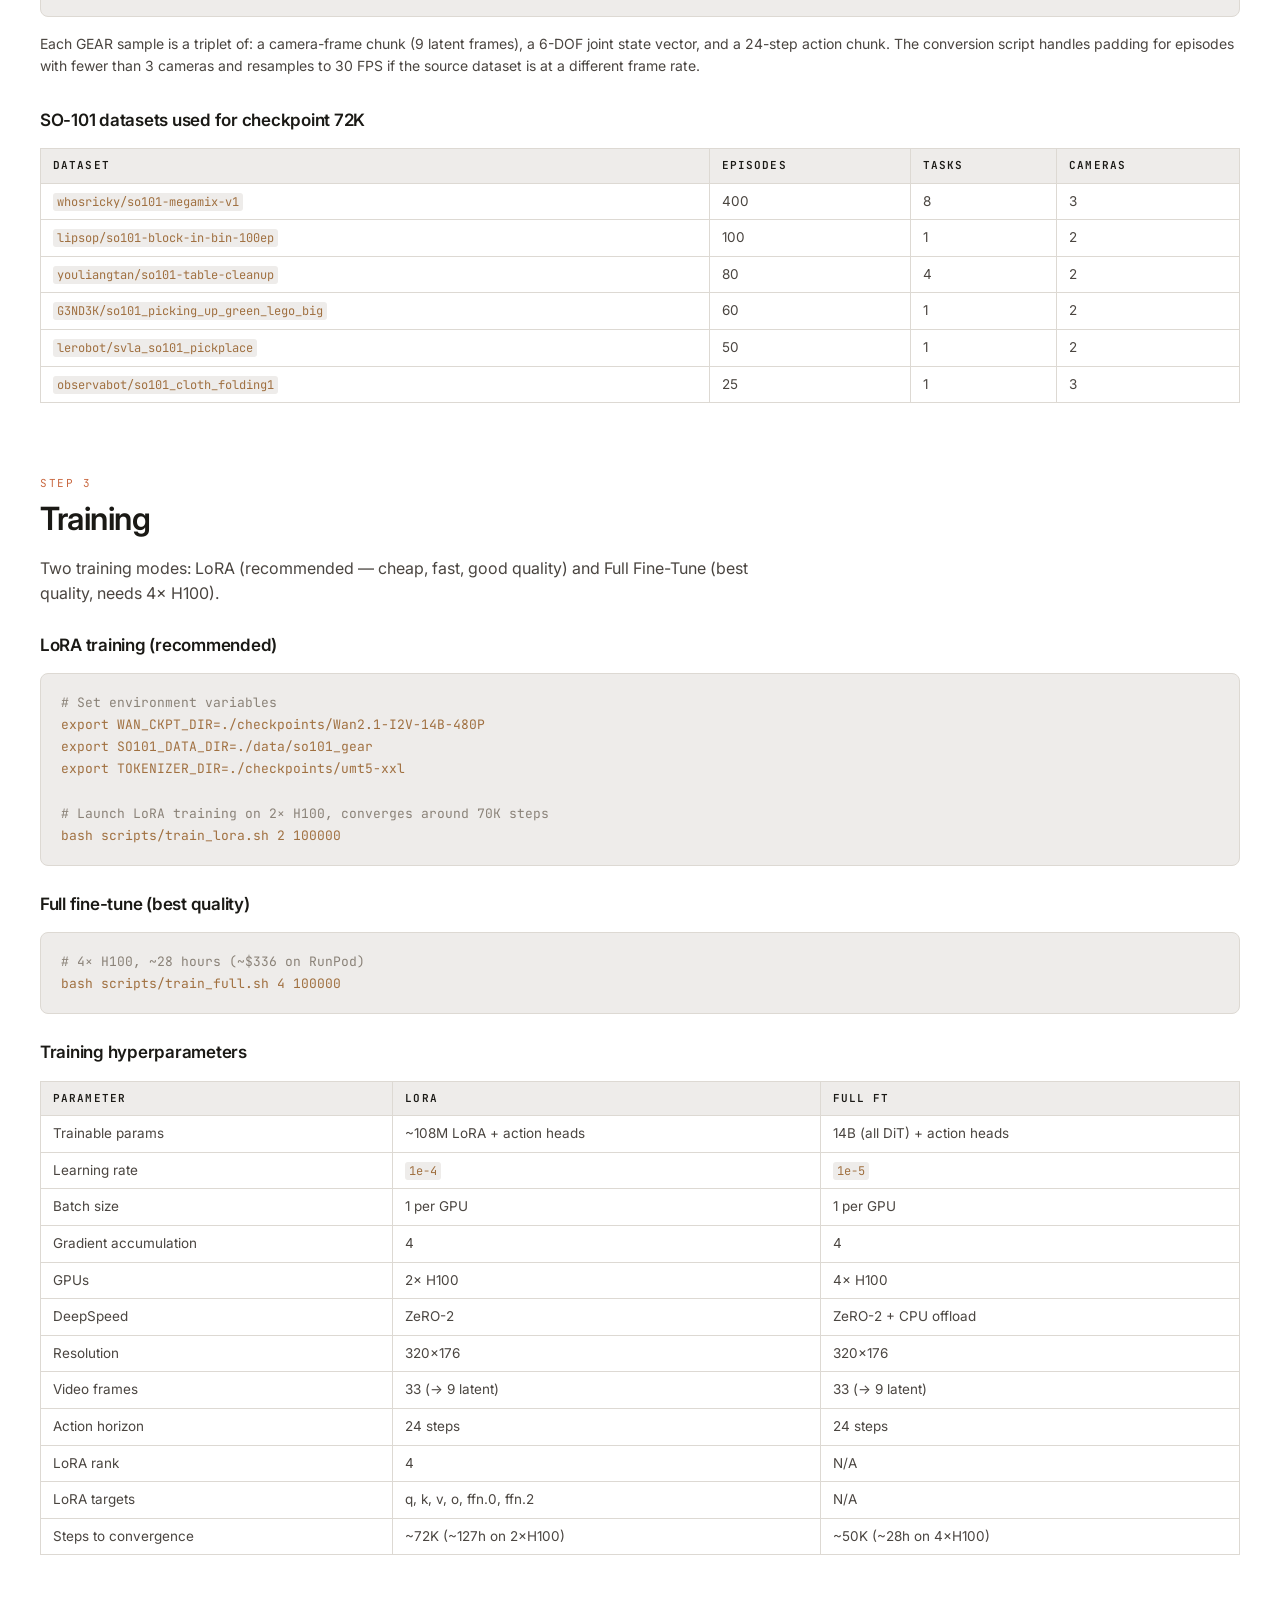
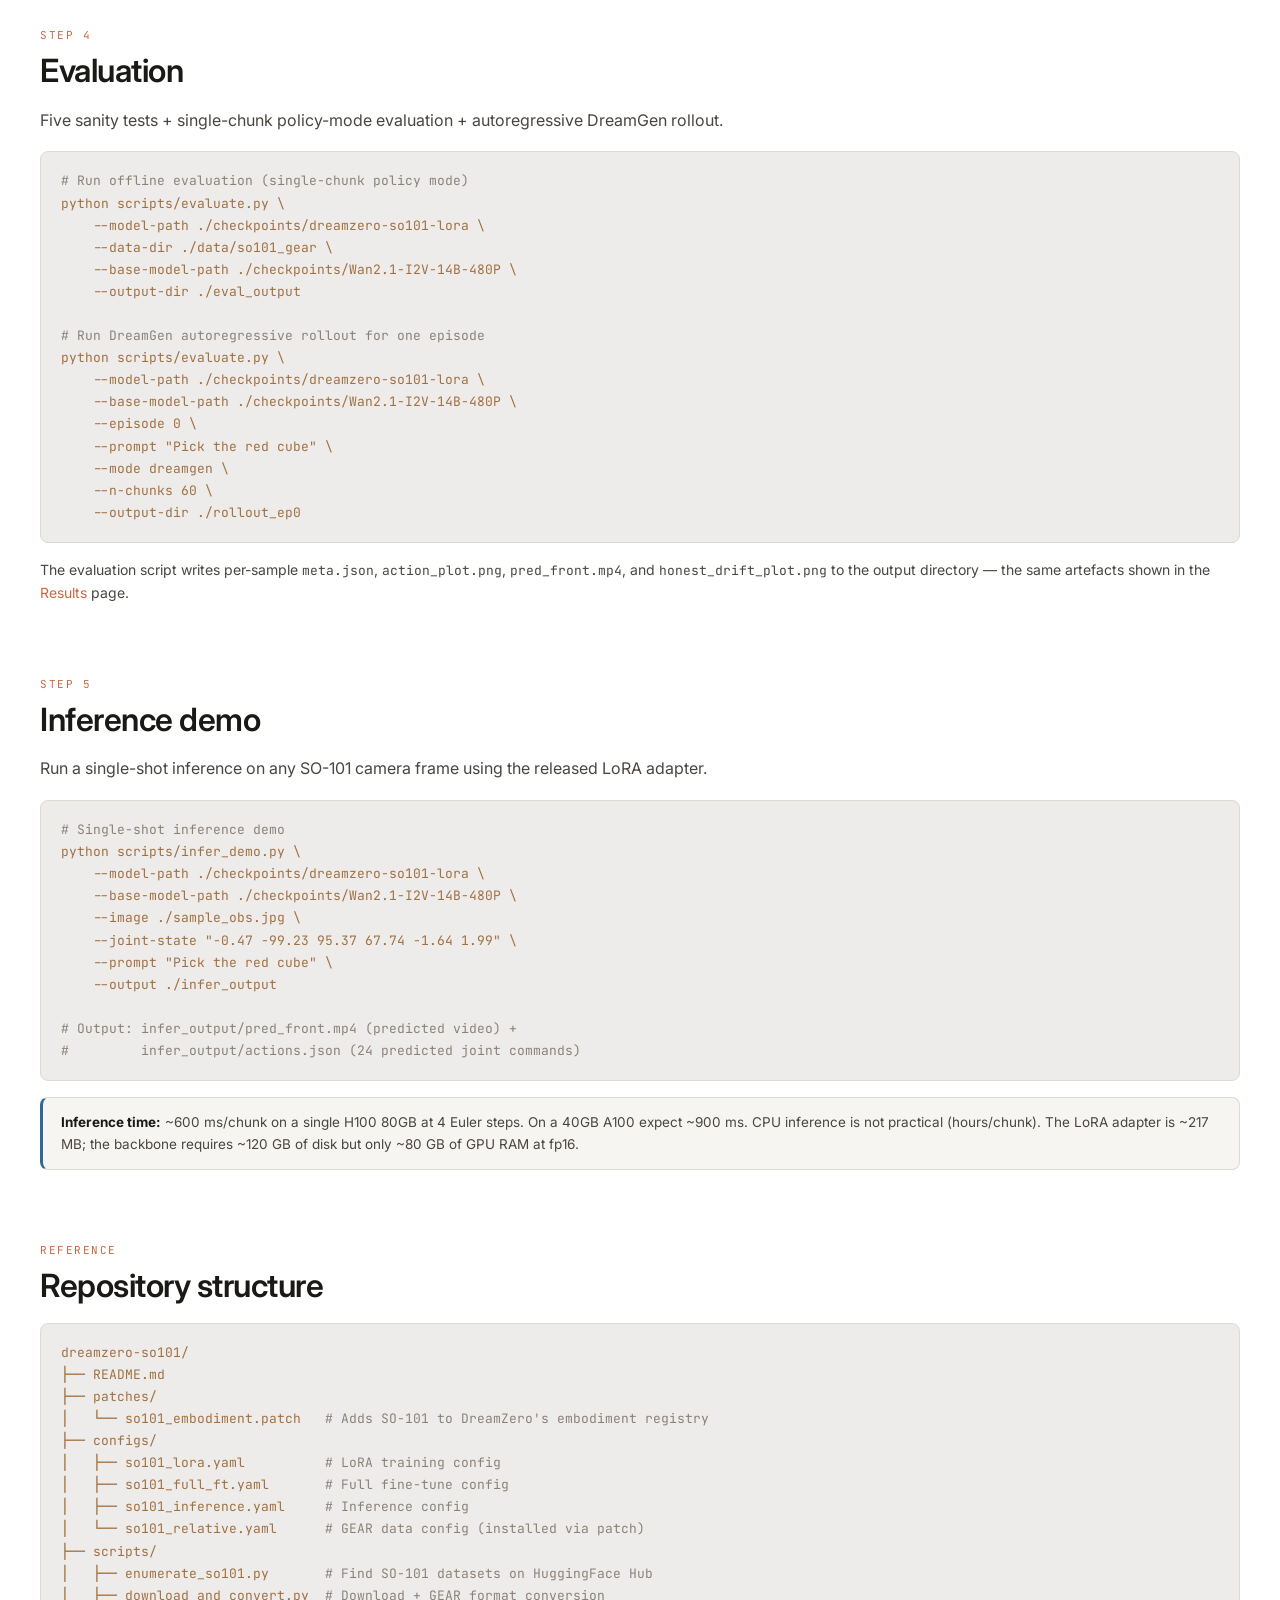
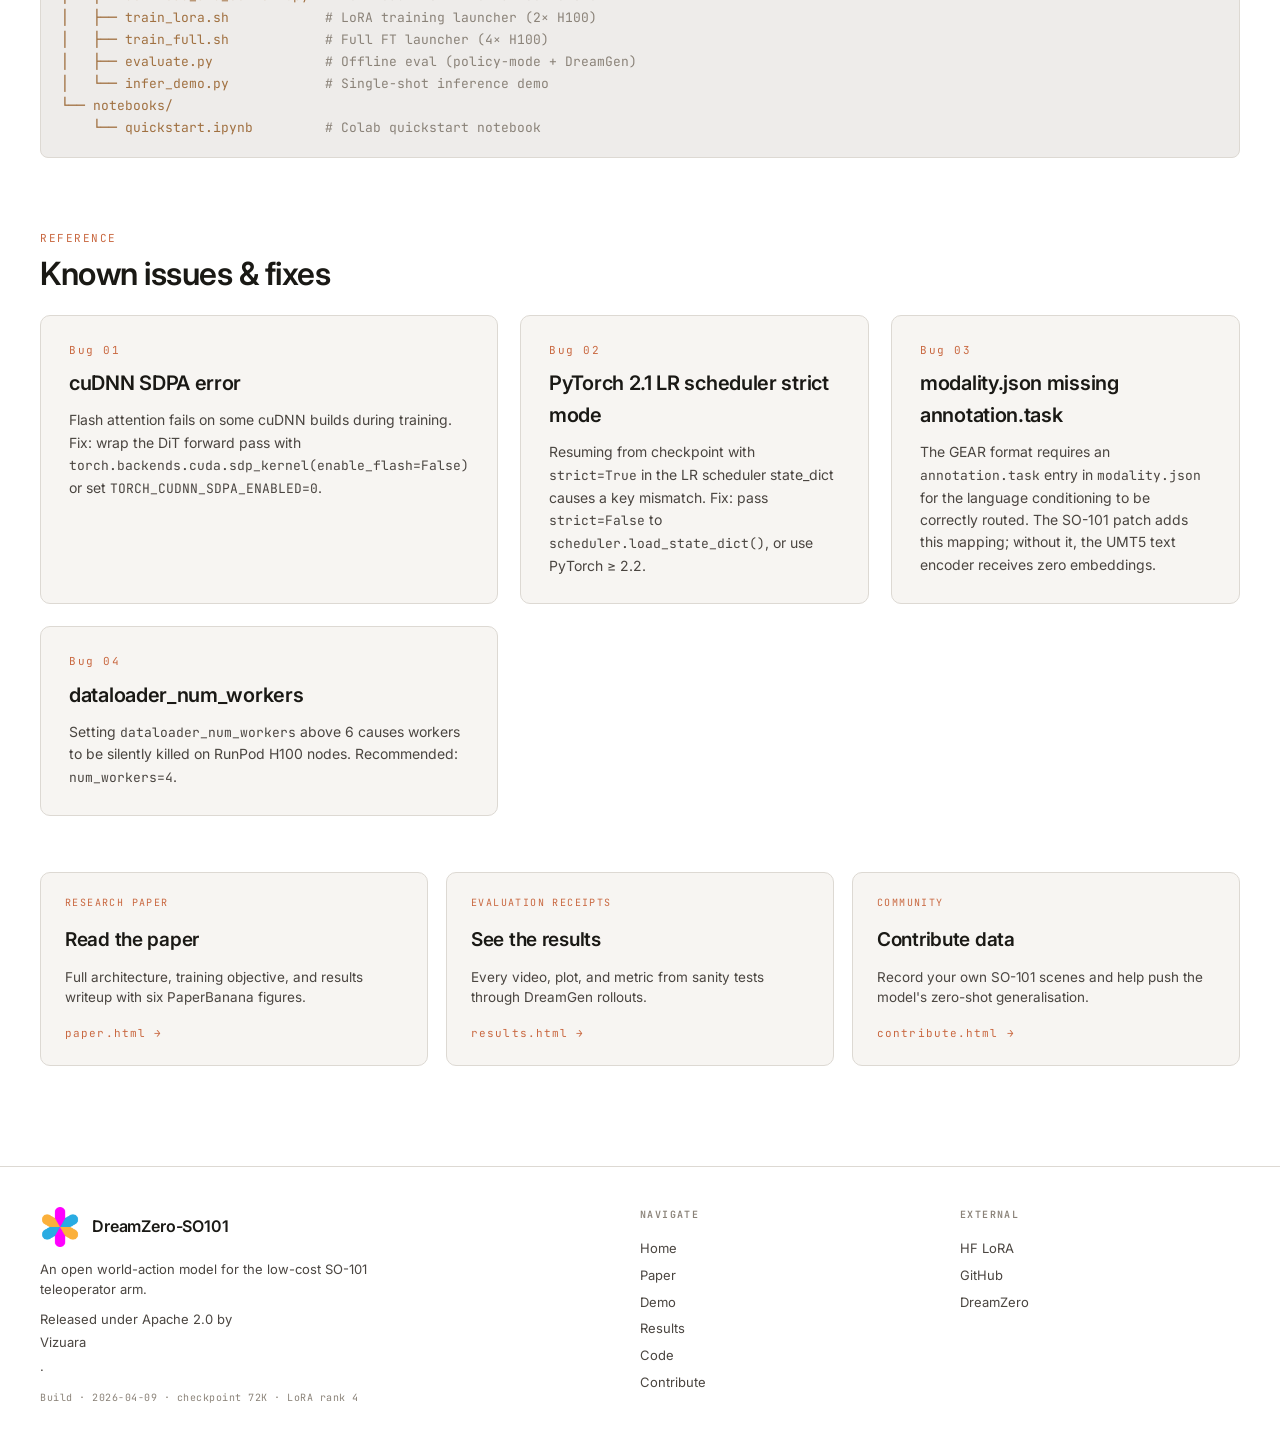
==== commit 978f4828: "Expand gallery to 23 rollouts, add Vizuara logo, redesign demo page - Add Vizuara logo to topnav bra" ====
--- a/code.html
+++ b/code.html
@@ -52,7 +52,7 @@
 
 <nav class="topnav">
   <div class="topnav-inner">
-    <a href="index.html" class="topnav-brand"><span class="dot"></span>DreamZero-SO101</a>
+    <a href="index.html" class="topnav-brand"><img src="assets/img/vizuara-logo.png" alt="Vizuara" class="brand-logo"/><span class="brand-text">DreamZero-SO101</span></a>
     <div class="topnav-links">
       <a href="index.html">Home</a>
       <a href="paper.html">Paper</a>
@@ -63,7 +63,7 @@
     </div>
     <div class="topnav-ext">
       <a href="https://huggingface.co/Vizuara/dreamzero-so101-lora" target="_blank" rel="noopener">HF Model</a>
-      <a href="https://github.com/vizuara/dreamzero-so101" target="_blank" rel="noopener">GitHub</a>
+      <a href="https://github.com/RajatDandekar/dreamzero-so101" target="_blank" rel="noopener">GitHub</a>
     </div>
   </div>
 </nav>
@@ -75,7 +75,7 @@
     <h1 style="margin-top:18px;font-size:46px">From data to<br/><span class="accent">deployed rollout.</span></h1>
     <p class="lead" style="margin-bottom:10px">
       Everything you need to replicate DreamZero-SO101 from scratch — or to run inference on your own SO-101 footage. The codebase is at
-      <a href="https://github.com/vizuara/dreamzero-so101" target="_blank" rel="noopener" style="color:var(--accent)">github.com/vizuara/dreamzero-so101</a>.
+      <a href="https://github.com/RajatDandekar/dreamzero-so101" target="_blank" rel="noopener" style="color:var(--accent)">github.com/RajatDandekar/dreamzero-so101</a>.
     </p>
   </section>
 
@@ -87,7 +87,7 @@
   <p class="lead" style="max-width:720px">Clone DreamZero-SO101, apply the SO-101 patch to the upstream DreamZero codebase, and download the pre-trained weights.</p>
 
   <pre class="cblock"><span class="cm"># 1. Clone DreamZero-SO101</span>
-git clone https://github.com/vizuara/dreamzero-so101.git
+git clone https://github.com/RajatDandekar/dreamzero-so101.git
 cd dreamzero-so101
 
 <span class="cm"># 2. Clone upstream DreamZero (Apache 2.0) and install</span>
@@ -316,7 +316,7 @@
 
 <footer class="site-footer">
   <div class="brand-block">
-    <h5>DreamZero-SO101</h5>
+    <div class="footer-logo-row"><img src="assets/img/vizuara-logo.png" alt="Vizuara" class="footer-logo"/><h5>DreamZero-SO101</h5></div>
     <p>An open world-action model for the low-cost SO-101 teleoperator arm.</p>
     <p>Released under Apache 2.0 by <a href="https://vizuara.ai" target="_blank" rel="noopener">Vizuara</a>.</p>
     <div class="meta">Build · 2026-04-09 · checkpoint 72K · LoRA rank 4</div>
@@ -333,7 +333,7 @@
   <div>
     <h5>External</h5>
     <a href="https://huggingface.co/Vizuara/dreamzero-so101-lora" target="_blank" rel="noopener">HF LoRA</a>
-    <a href="https://github.com/vizuara/dreamzero-so101" target="_blank" rel="noopener">GitHub</a>
+    <a href="https://github.com/RajatDandekar/dreamzero-so101" target="_blank" rel="noopener">GitHub</a>
     <a href="https://github.com/dreamzero0/dreamzero" target="_blank" rel="noopener">DreamZero</a>
   </div>
 </footer>
--- a/assets/css/layout.css
+++ b/assets/css/layout.css
@@ -26,18 +26,24 @@
   color: var(--ink);
   letter-spacing: -0.01em;
   border: none;
+  display: flex;
+  align-items: center;
+  gap: 10px;
 }
-.topnav-brand .dot {
-  display: inline-block;
-  width: 8px;
-  height: 8px;
-  border-radius: 50%;
-  background: var(--accent);
-  margin-right: 10px;
-  vertical-align: middle;
-  box-shadow: 0 0 12px rgba(217, 119, 87, 0.6);
+.topnav-brand .brand-logo {
+  height: 34px;
+  width: 34px;
+  border-radius: 6px;
+  display: block;
+}
+.topnav-brand .brand-text {
+  font-family: var(--font-serif);
+  font-weight: 600;
+  font-size: 17px;
+  color: var(--ink);
 }
 .topnav-brand:hover { border: none; }
+.topnav-brand:hover .brand-text { color: var(--accent); }
 
 .topnav-links {
   display: flex;
@@ -145,6 +151,27 @@
   border: none;
 }
 footer.site-footer a:hover { color: var(--accent); }
+footer.site-footer .footer-logo-row {
+  display: flex;
+  align-items: center;
+  gap: 12px;
+  margin-bottom: 12px;
+}
+footer.site-footer .footer-logo {
+  height: 40px;
+  width: 40px;
+  border-radius: 6px;
+  display: block;
+}
+footer.site-footer .footer-logo-row h5 {
+  font-family: var(--font-serif);
+  font-size: 16px;
+  text-transform: none;
+  letter-spacing: -0.01em;
+  color: var(--ink);
+  margin: 0;
+  font-weight: 600;
+}
 footer.site-footer .brand-block p {
   font-size: 13px;
   line-height: 1.55;
--- a/assets/css/components.css
+++ b/assets/css/components.css
@@ -859,3 +859,180 @@
   padding: 2px 7px;
   margin-top: 4px;
 }
+
+/* ====== Gallery stats strip ====== */
+.gallery-stats-strip {
+  display: flex;
+  gap: 14px;
+  margin: 14px 0 24px;
+  flex-wrap: wrap;
+}
+.gallery-stats-strip .stat-chip {
+  background: var(--panel);
+  border: 1px solid var(--line);
+  border-radius: var(--radius);
+  padding: 14px 22px;
+  display: flex;
+  flex-direction: column;
+  gap: 2px;
+  flex: 1;
+  min-width: 150px;
+}
+.gallery-stats-strip .stat-num {
+  font-family: var(--font-serif);
+  font-size: 28px;
+  font-weight: 600;
+  color: var(--accent);
+  line-height: 1.1;
+}
+.gallery-stats-strip .stat-lbl {
+  font-family: var(--font-mono);
+  font-size: 10px;
+  text-transform: uppercase;
+  letter-spacing: 0.1em;
+  color: var(--ink-faint);
+}
+
+/* ====== Category filter chip bar ====== */
+.cat-filter-wrap {
+  display: flex;
+  align-items: center;
+  gap: 14px;
+  flex-wrap: wrap;
+  margin: 0 0 24px;
+  padding: 16px 20px;
+  background: var(--panel);
+  border: 1px solid var(--line);
+  border-radius: var(--radius);
+}
+.cat-filter-label {
+  font-family: var(--font-mono);
+  font-size: 10px;
+  text-transform: uppercase;
+  letter-spacing: 0.12em;
+  color: var(--ink-faint);
+  flex-shrink: 0;
+}
+.cat-filter-bar {
+  display: flex;
+  gap: 8px;
+  flex-wrap: wrap;
+  flex: 1;
+}
+.cat-chip {
+  font-family: var(--font-sans);
+  font-size: 12.5px;
+  font-weight: 500;
+  padding: 7px 14px;
+  border: 1px solid var(--line);
+  background: var(--bg);
+  color: var(--ink-dim);
+  border-radius: 20px;
+  cursor: pointer;
+  display: inline-flex;
+  align-items: center;
+  gap: 8px;
+  transition: all .15s;
+}
+.cat-chip:hover {
+  border-color: var(--ink-faint);
+  color: var(--ink);
+}
+.cat-chip .count {
+  font-family: var(--font-mono);
+  font-size: 10px;
+  color: var(--ink-faint);
+  background: var(--panel2);
+  padding: 1px 7px;
+  border-radius: 10px;
+  font-weight: 600;
+}
+.cat-chip.active {
+  background: var(--accent);
+  border-color: var(--accent);
+  color: #fff;
+}
+.cat-chip.active .count {
+  background: rgba(255,255,255,0.22);
+  color: #fff;
+}
+
+/* ====== Gallery sidebar refinements ====== */
+.gallery-shell { grid-template-columns: 340px 1fr; }
+.gallery-sidebar { padding: 18px 16px; }
+.gallery-group .label {
+  display: flex;
+  align-items: center;
+  gap: 8px;
+  font-family: var(--font-sans);
+  font-size: 12px;
+  font-weight: 600;
+  text-transform: none;
+  letter-spacing: 0;
+  color: var(--ink);
+  padding: 6px 4px;
+  border-bottom: 1px solid var(--line);
+  margin-bottom: 8px;
+}
+.gallery-group .label .dot {
+  width: 8px;
+  height: 8px;
+  border-radius: 50%;
+  background: var(--accent);
+  flex-shrink: 0;
+}
+.gallery-group .label .n {
+  margin-left: auto;
+  font-family: var(--font-mono);
+  font-size: 10px;
+  color: var(--ink-faint);
+  background: var(--panel2);
+  padding: 1px 7px;
+  border-radius: 10px;
+}
+/* Per-category dot color */
+.gallery-group .label.cat-simple-pick    .dot { background: #C96840; }
+.gallery-group .label.cat-mid-episode    .dot { background: #A07040; }
+.gallery-group .label.cat-pick-place     .dot { background: #B8920A; }
+.gallery-group .label.cat-stack          .dot { background: #3D8A54; }
+.gallery-group .label.cat-language-novel .dot { background: #2E6A99; }
+.gallery-group .label.cat-zero-shot      .dot { background: #6A4EA8; }
+
+.gallery-thumb { padding: 9px; gap: 12px; }
+.gallery-thumb img { width: 84px; height: 56px; }
+.gallery-thumb .ep .pk { color: var(--ink-dim); text-transform: none; letter-spacing: 0; font-size: 10px; }
+.gallery-thumb .task {
+  font-size: 12px;
+  font-weight: 500;
+  color: var(--ink);
+  margin-top: 2px;
+  white-space: normal;
+  line-height: 1.3;
+}
+
+/* ====== Main panel category tag ====== */
+.gm-title .cat-tag {
+  display: inline-block;
+  font-family: var(--font-mono);
+  font-size: 9.5px;
+  text-transform: uppercase;
+  letter-spacing: 0.1em;
+  padding: 4px 10px;
+  border-radius: 3px;
+  background: var(--panel2);
+  color: var(--accent);
+  border: 1px solid var(--line);
+  vertical-align: middle;
+  margin-right: 10px;
+}
+.gm-title .cat-tag.cat-simple-pick    { color: #C96840; border-color: #C9684040; background: #C9684010; }
+.gm-title .cat-tag.cat-mid-episode    { color: #A07040; border-color: #A0704040; background: #A0704010; }
+.gm-title .cat-tag.cat-pick-place     { color: #B8920A; border-color: #B8920A40; background: #B8920A10; }
+.gm-title .cat-tag.cat-stack          { color: #3D8A54; border-color: #3D8A5440; background: #3D8A5410; }
+.gm-title .cat-tag.cat-language-novel { color: #2E6A99; border-color: #2E6A9940; background: #2E6A9910; }
+.gm-title .cat-tag.cat-zero-shot      { color: #6A4EA8; border-color: #6A4EA840; background: #6A4EA810; }
+
+@media (max-width: 960px) {
+  .gallery-shell { grid-template-columns: 1fr; }
+  .gallery-sidebar { max-height: 400px; position: static; }
+}
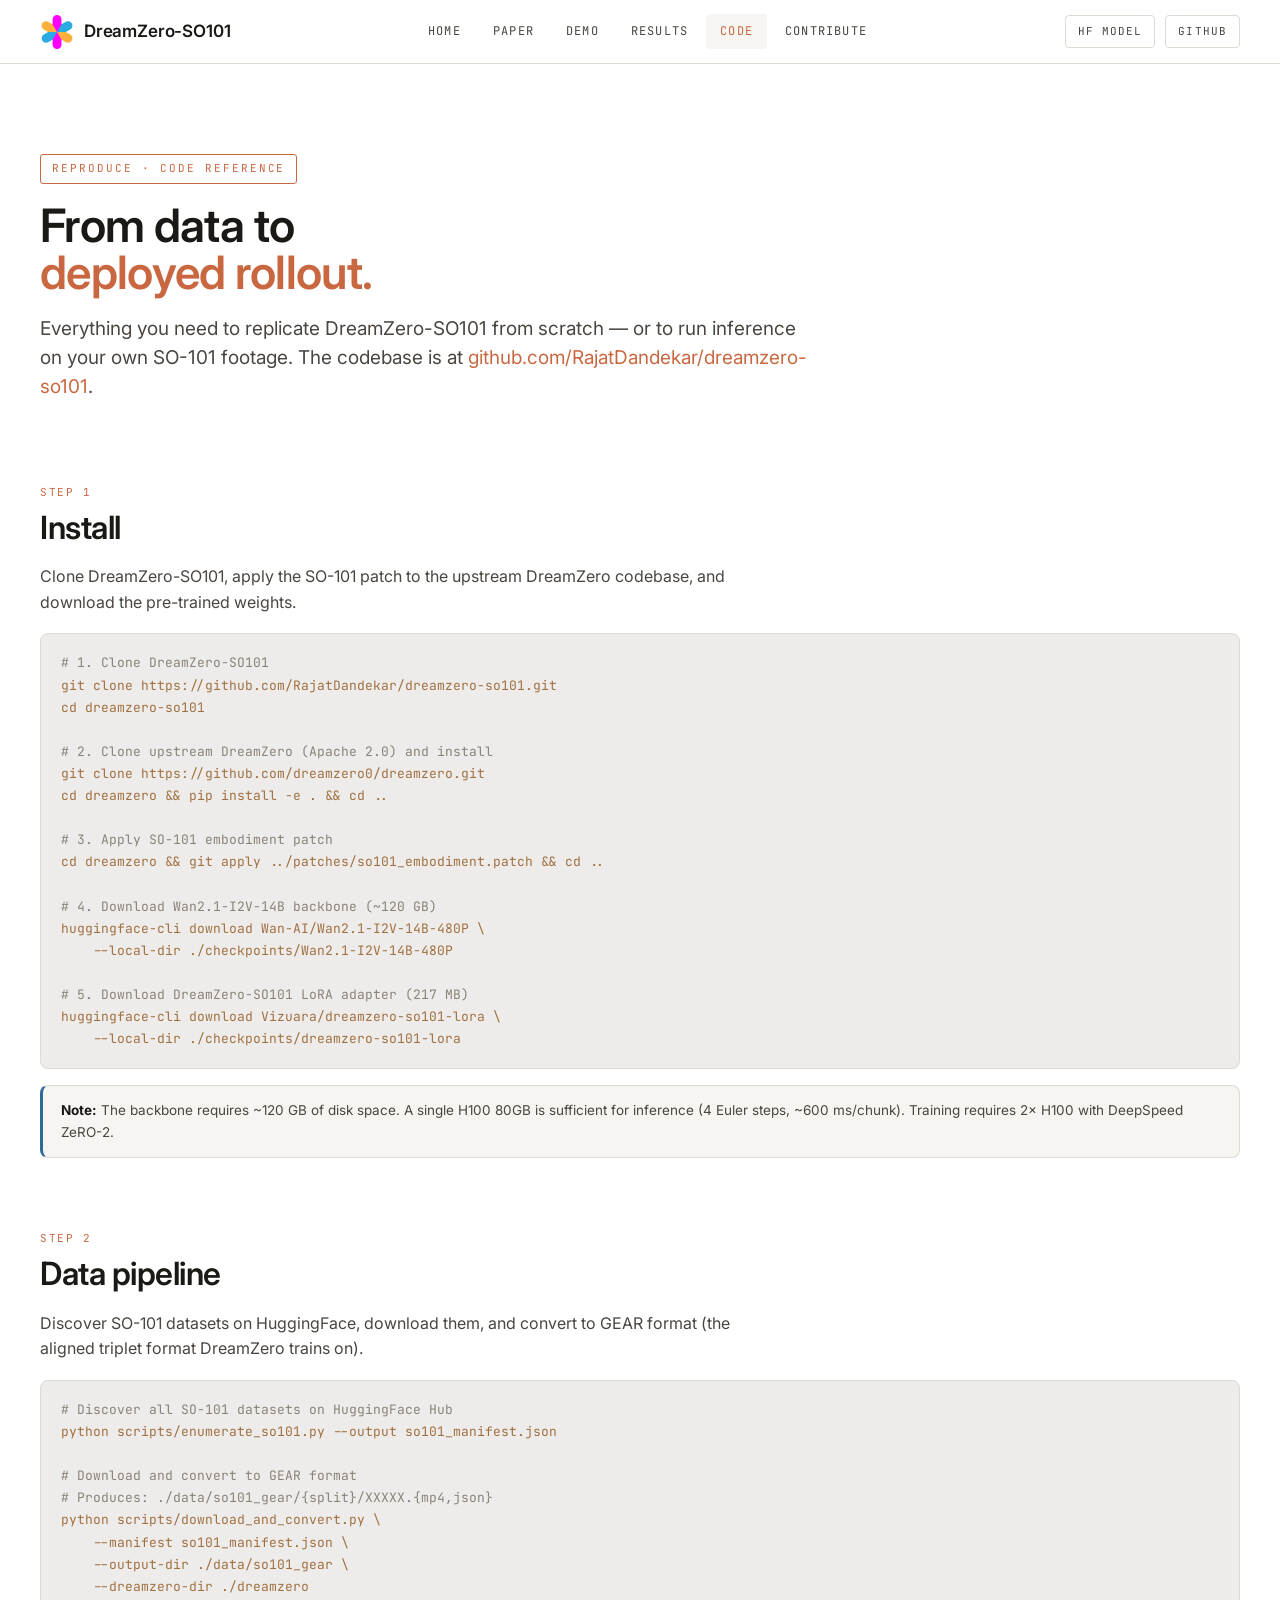
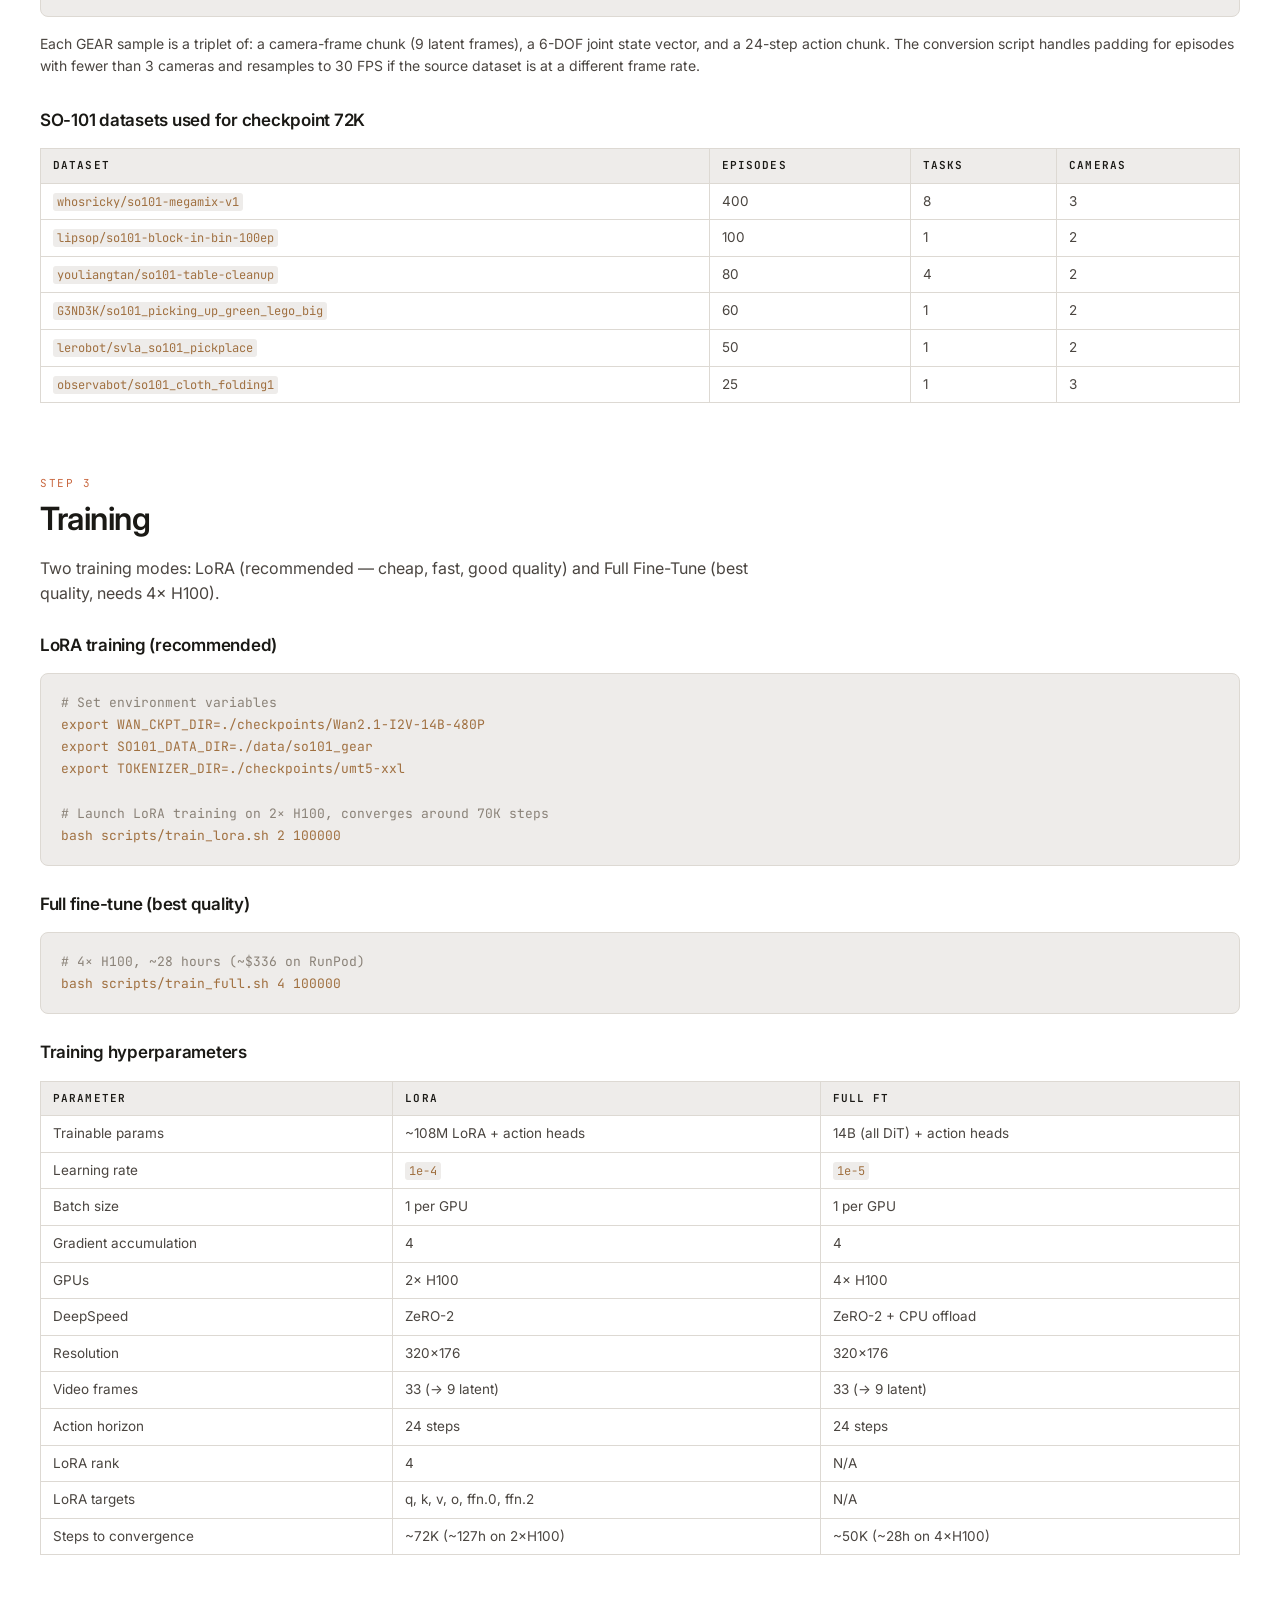
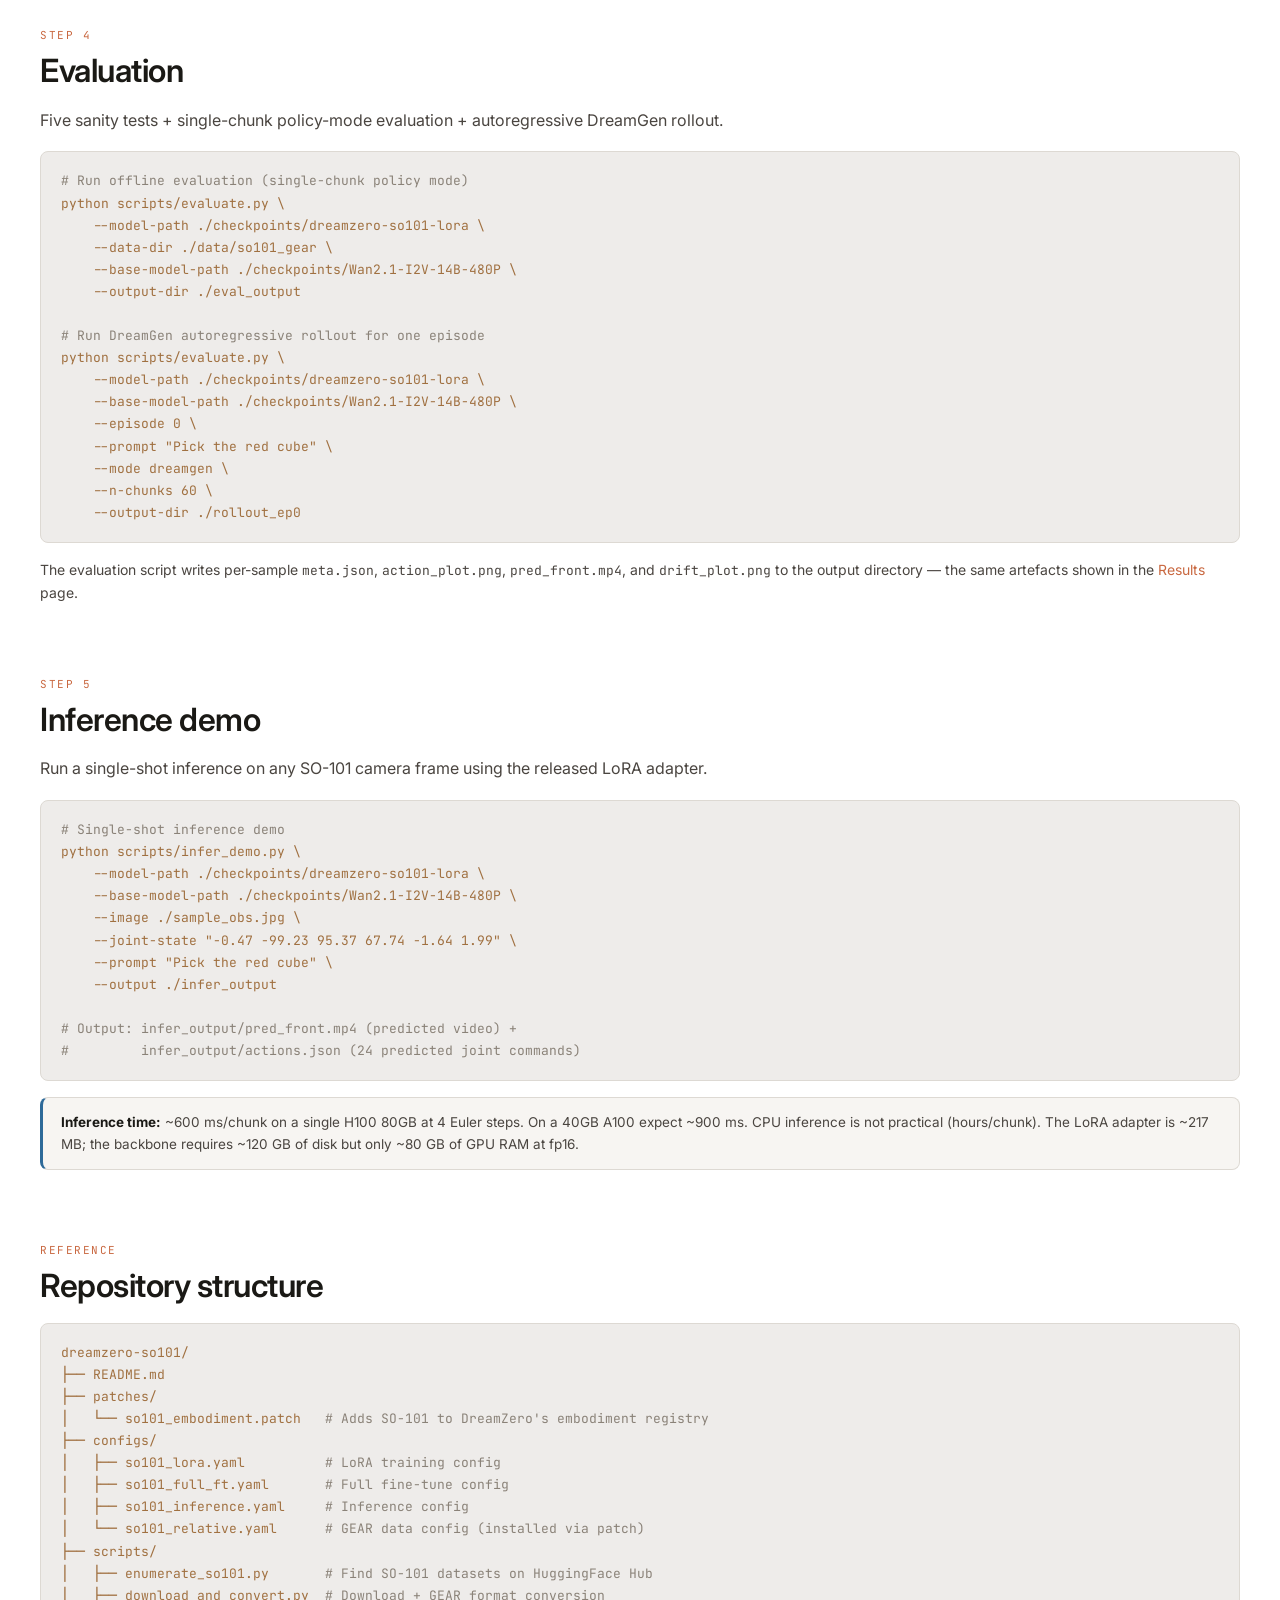
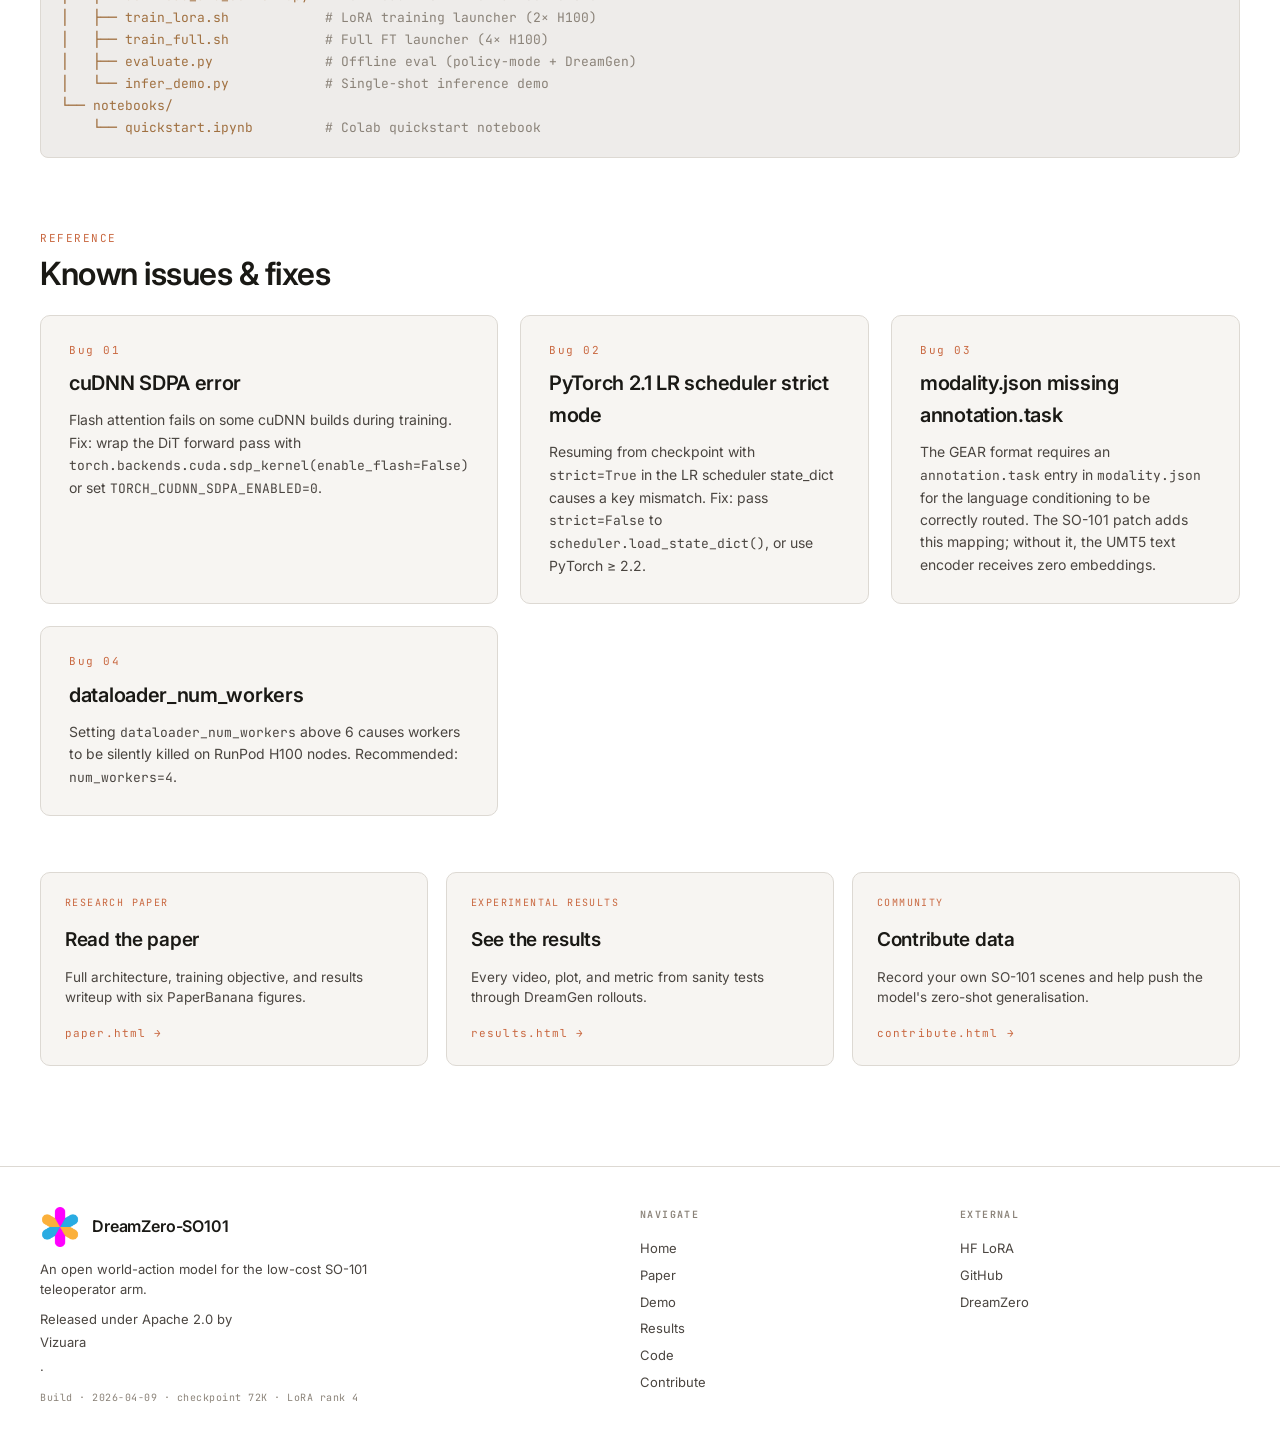
==== commit a31f4276: "Professional polish: simplify home, trim gallery videos, redesign demo Removes technical jargon (bes" ====
--- a/code.html
+++ b/code.html
@@ -208,7 +208,7 @@
 
   <p style="color:var(--ink-dim);font-size:14px;margin-top:16px">
     The evaluation script writes per-sample <code>meta.json</code>, <code>action_plot.png</code>,
-    <code>pred_front.mp4</code>, and <code>honest_drift_plot.png</code> to the output directory — the same
+    <code>pred_front.mp4</code>, and <code>drift_plot.png</code> to the output directory — the same
     artefacts shown in the <a href="results.html" style="color:var(--accent)">Results</a> page.
   </p>
 
@@ -299,7 +299,7 @@
       <span class="arrow">paper.html →</span>
     </a>
     <a class="cta-card" href="results.html">
-      <span class="tag">Evaluation receipts</span>
+      <span class="tag">Experimental results</span>
       <h4>See the results</h4>
       <p>Every video, plot, and metric from sanity tests through DreamGen rollouts.</p>
       <span class="arrow">results.html →</span>
--- a/assets/css/components.css
+++ b/assets/css/components.css
@@ -1036,3 +1036,577 @@
   .gallery-shell { grid-template-columns: 1fr; }
   .gallery-sidebar { max-height: 400px; position: static; }
 }
+
+/* ====== Capability grid (Home page) ====== */
+.capability-grid {
+  display: grid;
+  grid-template-columns: repeat(3, 1fr);
+  gap: 18px;
+  margin-top: 32px;
+}
+@media (max-width: 900px) { .capability-grid { grid-template-columns: 1fr; } }
+.capability-card {
+  background: var(--panel);
+  border: 1px solid var(--line);
+  border-radius: var(--radius);
+  padding: 26px 26px 24px;
+  text-decoration: none;
+  color: var(--ink);
+  position: relative;
+  transition: all .2s ease;
+  display: flex;
+  flex-direction: column;
+  gap: 6px;
+  min-height: 190px;
+}
+.capability-card:hover {
+  border-color: var(--accent);
+  transform: translateY(-3px);
+  box-shadow: 0 8px 24px rgba(201,104,64,0.08);
+  background: var(--panel2);
+}
+.capability-card .capability-num {
+  font-family: var(--font-mono);
+  font-size: 11px;
+  letter-spacing: 0.18em;
+  color: var(--accent);
+  font-weight: 600;
+  margin-bottom: 2px;
+}
+.capability-card h4 {
+  font-family: var(--font-serif);
+  font-size: 21px;
+  font-weight: 600;
+  margin: 4px 0 8px;
+  color: var(--ink);
+  line-height: 1.25;
+}
+.capability-card p {
+  font-size: 14px;
+  line-height: 1.55;
+  color: var(--ink-dim);
+  margin: 0;
+}
+.capability-card::after {
+  content: "→";
+  position: absolute;
+  right: 24px;
+  bottom: 22px;
+  color: var(--accent);
+  font-size: 18px;
+  opacity: 0;
+  transform: translateX(-4px);
+  transition: all .2s ease;
+}
+.capability-card:hover::after {
+  opacity: 1;
+  transform: translateX(0);
+}
+
+/* ====== Training story (Home page) ====== */
+.training-story {
+  margin-top: 30px;
+  background: var(--panel);
+  border: 1px solid var(--line);
+  border-radius: var(--radius);
+  padding: 40px 48px;
+}
+.training-steps {
+  display: flex;
+  flex-direction: column;
+  gap: 28px;
+}
+.training-step {
+  display: grid;
+  grid-template-columns: 72px 1fr;
+  gap: 28px;
+  align-items: flex-start;
+}
+.training-step .step-num {
+  font-family: var(--font-serif);
+  font-size: 48px;
+  font-weight: 300;
+  color: var(--accent);
+  line-height: 1;
+  text-align: right;
+  padding-top: 2px;
+  border-right: 1px solid var(--line);
+  padding-right: 24px;
+}
+.training-step .step-body h4 {
+  font-family: var(--font-serif);
+  font-size: 20px;
+  font-weight: 600;
+  margin: 0 0 8px;
+  color: var(--ink);
+}
+.training-step .step-body p {
+  font-size: 14.5px;
+  line-height: 1.65;
+  color: var(--ink-dim);
+  margin: 0;
+  max-width: 760px;
+}
+@media (max-width: 760px) {
+  .training-story { padding: 28px 24px; }
+  .training-step { grid-template-columns: 1fr; gap: 8px; }
+  .training-step .step-num { text-align: left; border-right: none; padding-right: 0; font-size: 32px; }
+}
+
+/* ====== Hero carousel refinement ====== */
+.hero-carousel {
+  display: grid;
+  grid-template-columns: repeat(3, 1fr);
+  gap: 16px;
+  margin-top: 46px;
+}
+@media (max-width: 900px) { .hero-carousel { grid-template-columns: 1fr; } }
+.hero-clip {
+  background: var(--panel);
+  border: 1px solid var(--line);
+  border-radius: var(--radius);
+  overflow: hidden;
+  position: relative;
+  transition: all .2s ease;
+}
+.hero-clip:hover {
+  border-color: var(--accent);
+  transform: translateY(-2px);
+}
+.hero-clip video {
+  width: 100%;
+  aspect-ratio: 16 / 9;
+  display: block;
+  object-fit: cover;
+  background: #000;
+}
+.hero-clip .meta {
+  padding: 14px 18px 16px;
+  border-top: 1px solid var(--line);
+}
+.hero-clip .meta .ep {
+  font-family: var(--font-mono);
+  font-size: 10.5px;
+  letter-spacing: 0.14em;
+  text-transform: uppercase;
+  color: var(--accent);
+  font-weight: 600;
+}
+.hero-clip .meta .prompt {
+  font-family: var(--font-serif);
+  font-size: 15px;
+  font-weight: 500;
+  color: var(--ink);
+  font-style: italic;
+  margin-top: 6px;
+  line-height: 1.4;
+}
+
+/* ======================================================================
+   Gallery redesign — polished, capgym-inspired visual impact
+   ====================================================================== */
+
+/* Stats strip: cleaner chips, subtle accent, consistent baseline */
+.gallery-stats-strip {
+  gap: 12px;
+  margin: 18px 0 26px;
+}
+.gallery-stats-strip .stat-chip {
+  background: #fff;
+  border: 1px solid var(--line);
+  border-radius: 12px;
+  padding: 18px 24px;
+  transition: border-color .2s, transform .2s;
+  position: relative;
+  overflow: hidden;
+}
+.gallery-stats-strip .stat-chip::before {
+  content: "";
+  position: absolute;
+  left: 0;
+  top: 0;
+  bottom: 0;
+  width: 3px;
+  background: var(--accent);
+  opacity: 0.85;
+}
+.gallery-stats-strip .stat-chip:nth-child(1)::before { background: var(--accent); }
+.gallery-stats-strip .stat-chip:nth-child(2)::before { background: var(--warm); }
+.gallery-stats-strip .stat-chip:nth-child(3)::before { background: #C96840; }
+.gallery-stats-strip .stat-chip:nth-child(4)::before { background: var(--blue); }
+.gallery-stats-strip .stat-chip:nth-child(5)::before { background: var(--purple); }
+.gallery-stats-strip .stat-chip:hover { border-color: var(--line-hi); }
+.gallery-stats-strip .stat-num {
+  font-size: 30px;
+  font-weight: 700;
+  font-family: var(--font-serif);
+  letter-spacing: -0.02em;
+  color: var(--ink);
+}
+.gallery-stats-strip .stat-lbl {
+  font-size: 9.5px;
+  letter-spacing: 0.14em;
+  color: var(--ink-faint);
+  margin-top: 2px;
+}
+
+/* Category filter bar — cleaner, flatter, brand-aware */
+.cat-filter-wrap {
+  background: #fff;
+  border: 1px solid var(--line);
+  border-radius: 14px;
+  padding: 16px 22px;
+  gap: 18px;
+  margin-bottom: 22px;
+  box-shadow: 0 1px 2px rgba(26,25,21,0.02);
+}
+.cat-filter-label {
+  font-size: 9.5px;
+  letter-spacing: 0.16em;
+  color: var(--ink-faint);
+  font-weight: 600;
+}
+.cat-chip {
+  background: var(--panel);
+  border: 1px solid transparent;
+  border-radius: 22px;
+  padding: 8px 15px;
+  font-size: 12.5px;
+  font-weight: 500;
+  color: var(--ink-dim);
+  transition: all .18s ease;
+}
+.cat-chip:hover {
+  background: var(--panel2);
+  color: var(--ink);
+  transform: translateY(-1px);
+}
+.cat-chip .count {
+  background: #fff;
+  border: 1px solid var(--line);
+  color: var(--ink-faint);
+  padding: 1px 8px;
+  font-size: 9.5px;
+}
+.cat-chip.active {
+  background: var(--ink);
+  border-color: var(--ink);
+  color: #fff;
+  box-shadow: 0 2px 8px rgba(26,25,21,0.12);
+}
+.cat-chip.active .count {
+  background: rgba(255,255,255,0.18);
+  border-color: transparent;
+  color: #fff;
+}
+/* Per-category tint on active state */
+.cat-chip.cat-simple-pick.active    { background: #C96840; border-color: #C96840; box-shadow: 0 2px 10px rgba(201,104,64,0.28); }
+.cat-chip.cat-mid-episode.active    { background: #A07040; border-color: #A07040; box-shadow: 0 2px 10px rgba(160,112,64,0.25); }
+.cat-chip.cat-pick-place.active     { background: #B8920A; border-color: #B8920A; box-shadow: 0 2px 10px rgba(184,146,10,0.25); }
+.cat-chip.cat-stack.active          { background: #3D8A54; border-color: #3D8A54; box-shadow: 0 2px 10px rgba(61,138,84,0.25); }
+.cat-chip.cat-language-novel.active { background: #2E6A99; border-color: #2E6A99; box-shadow: 0 2px 10px rgba(46,106,153,0.25); }
+.cat-chip.cat-zero-shot.active      { background: #6A4EA8; border-color: #6A4EA8; box-shadow: 0 2px 10px rgba(106,78,168,0.25); }
+
+/* Gallery shell — two-column grid, generous gap */
+.gallery-shell {
+  grid-template-columns: 330px 1fr;
+  gap: 28px;
+  margin-top: 10px;
+}
+
+/* Sidebar: pure white card, softer padding */
+.gallery-sidebar {
+  background: #fff;
+  border: 1px solid var(--line);
+  border-radius: 14px;
+  padding: 20px 14px 18px 18px;
+  max-height: calc(100vh - 100px);
+  box-shadow: 0 1px 3px rgba(26,25,21,0.025);
+}
+.gallery-sidebar h4 {
+  font-size: 10px;
+  letter-spacing: 0.18em;
+  color: var(--ink-faint);
+  margin: 0 4px 14px;
+  padding-bottom: 14px;
+  border-bottom: 1px solid var(--line);
+}
+.gallery-group { margin-bottom: 14px; }
+.gallery-group .label {
+  font-size: 11.5px;
+  font-weight: 600;
+  padding: 8px 6px 8px 4px;
+  border-bottom: none;
+  margin-bottom: 4px;
+  color: var(--ink);
+  text-transform: none;
+  letter-spacing: 0;
+  font-family: var(--font-sans);
+}
+.gallery-group .label .dot {
+  width: 7px;
+  height: 7px;
+}
+.gallery-group .label .n {
+  font-size: 9.5px;
+  padding: 1px 7px;
+  font-weight: 500;
+  color: var(--ink-faint);
+  background: var(--panel);
+  border-radius: 10px;
+}
+
+.gallery-thumb {
+  padding: 9px 8px;
+  border-radius: 9px;
+  gap: 12px;
+  border: 1px solid transparent;
+  margin-bottom: 4px;
+  background: transparent;
+  transition: background .15s, border-color .15s, transform .15s;
+}
+.gallery-thumb:hover {
+  background: var(--panel);
+  border-color: var(--line);
+}
+.gallery-thumb.active {
+  background: var(--panel);
+  border-color: var(--line-hi);
+}
+.gallery-thumb img {
+  width: 82px;
+  height: 54px;
+  border-radius: 6px;
+  border: 1px solid var(--line);
+  box-shadow: 0 1px 2px rgba(26,25,21,0.04);
+}
+.gallery-thumb .type-badge {
+  font-size: 8.5px;
+  padding: 2px 6px;
+  font-weight: 600;
+  letter-spacing: 0.06em;
+  border-radius: 3px;
+}
+.gallery-thumb .ep .pk {
+  color: var(--ink-faint);
+  font-size: 9.5px;
+  margin-left: 4px;
+  font-family: var(--font-mono);
+  text-transform: uppercase;
+  letter-spacing: 0.05em;
+}
+.gallery-thumb .task {
+  font-size: 12.5px;
+  color: var(--ink);
+  font-weight: 500;
+  line-height: 1.35;
+  margin-top: 3px;
+}
+
+/* ====== Main panel — the showpiece ====== */
+.gallery-main {
+  background: #fff;
+  border: 1px solid var(--line);
+  border-radius: 14px;
+  padding: 0;
+  box-shadow: 0 1px 3px rgba(26,25,21,0.03);
+  overflow: hidden;
+  position: relative;
+}
+/* Category-colored accent bar along the top */
+.gallery-main::before {
+  content: "";
+  position: absolute;
+  top: 0;
+  left: 0;
+  right: 0;
+  height: 3px;
+  background: var(--accent);
+  transition: background .25s ease;
+}
+.gallery-main[data-cat="simple-pick"]::before    { background: #C96840; }
+.gallery-main[data-cat="mid-episode"]::before    { background: #A07040; }
+.gallery-main[data-cat="pick-place"]::before     { background: #B8920A; }
+.gallery-main[data-cat="stack"]::before          { background: #3D8A54; }
+.gallery-main[data-cat="language-novel"]::before { background: #2E6A99; }
+.gallery-main[data-cat="zero-shot"]::before      { background: #6A4EA8; }
+
+.gallery-main > * { margin-left: 34px; margin-right: 34px; }
+.gallery-main .gm-title {
+  margin-top: 32px;
+  font-family: var(--font-serif);
+  font-size: 24px;
+  font-weight: 600;
+  line-height: 1.3;
+  color: var(--ink);
+  display: flex;
+  align-items: center;
+  gap: 12px;
+  flex-wrap: wrap;
+}
+.gm-title .cat-tag {
+  font-size: 9.5px;
+  letter-spacing: 0.12em;
+  padding: 5px 11px;
+  border-radius: 4px;
+  font-weight: 600;
+}
+
+.gallery-main .mprompt {
+  font-family: var(--font-serif);
+  font-style: italic;
+  font-size: 20px;
+  color: var(--ink-dim);
+  margin: 8px 34px 14px;
+  line-height: 1.4;
+  font-weight: 400;
+}
+
+.gallery-main .mmeta {
+  display: flex;
+  gap: 22px;
+  flex-wrap: wrap;
+  font-size: 11px;
+  color: var(--ink-dim);
+  margin: 0 34px 16px;
+  padding-bottom: 14px;
+  border-bottom: 1px solid var(--line);
+}
+.gallery-main .mmeta .tag {
+  color: var(--ink-faint);
+  text-transform: uppercase;
+  letter-spacing: 0.09em;
+  font-size: 9.5px;
+  font-family: var(--font-mono);
+  margin-right: 4px;
+}
+
+/* Camera tabs — sit just above the player */
+.cam-tabs {
+  display: flex;
+  gap: 0;
+  margin: 4px 34px 12px;
+  border-bottom: 1px solid var(--line);
+}
+.cam-tab {
+  font-size: 10.5px;
+  font-family: var(--font-mono);
+  text-transform: uppercase;
+  letter-spacing: 0.12em;
+  color: var(--ink-faint);
+  padding: 10px 18px;
+  background: transparent;
+  border: none;
+  border-bottom: 2px solid transparent;
+  border-radius: 0;
+  margin-bottom: -1px;
+  cursor: pointer;
+  transition: all .15s;
+}
+.cam-tab:hover {
+  color: var(--ink);
+}
+.cam-tab.active {
+  color: var(--accent);
+  background: transparent;
+  border-bottom-color: var(--accent);
+}
+
+/* The video player — the hero of the page */
+.gallery-player {
+  margin: 0 34px 24px;
+  background: #0d0c0a;
+  border-radius: 10px;
+  border: 1px solid var(--line);
+  overflow: hidden;
+  box-shadow: 0 4px 16px rgba(26,25,21,0.08), 0 1px 3px rgba(26,25,21,0.04);
+  position: relative;
+}
+.gallery-player video {
+  width: 100%;
+  aspect-ratio: 16 / 9;
+  object-fit: contain;
+  display: block;
+  background: #0d0c0a;
+}
+/* Subtle inner shine on top */
+.gallery-player::after {
+  content: "";
+  position: absolute;
+  top: 0;
+  left: 0;
+  right: 0;
+  height: 40%;
+  background: linear-gradient(180deg, rgba(255,255,255,0.03), transparent);
+  pointer-events: none;
+}
+
+/* Prompt pills — "other rollouts of this scene" */
+.prompt-pills {
+  display: flex;
+  gap: 8px;
+  flex-wrap: wrap;
+  margin: 2px 34px 4px !important;
+}
+.prompt-pill {
+  font-size: 11px;
+  padding: 7px 13px;
+  border-radius: 20px;
+  background: var(--panel);
+  border: 1px solid var(--line);
+  color: var(--ink-dim);
+  cursor: pointer;
+  font-family: var(--font-sans);
+  transition: all .15s;
+}
+.prompt-pill:hover {
+  background: var(--panel2);
+  color: var(--ink);
+  border-color: var(--line-hi);
+}
+.prompt-pill.active {
+  background: var(--ink);
+  border-color: var(--ink);
+  color: #fff;
+}
+.prompt-pill .kind {
+  font-size: 9.5px;
+  text-transform: uppercase;
+  letter-spacing: 0.1em;
+  margin-right: 5px;
+  font-weight: 600;
+}
+
+/* Gallery note — subtle info block */
+.gallery-note.gm-note {
+  margin: 18px 34px 0;
+  padding: 14px 18px;
+  background: var(--panel);
+  border: 1px solid var(--line);
+  border-left: 3px solid var(--accent);
+  border-radius: 0 8px 8px 0;
+  font-size: 12.5px;
+  color: var(--ink-dim);
+  line-height: 1.6;
+}
+
+/* Footer metadata row */
+.gallery-main > div:last-child {
+  margin: 22px 34px 28px !important;
+  padding-top: 18px;
+  border-top: 1px solid var(--line);
+  font-size: 9.5px;
+  color: var(--ink-faint);
+  letter-spacing: 0.12em;
+}
+.gallery-main > div:last-child span {
+  color: var(--ink-faint);
+}
+
+@media (max-width: 960px) {
+  .gallery-shell { grid-template-columns: 1fr; }
+  .gallery-sidebar { max-height: 360px; position: static; }
+  .gallery-main > * { margin-left: 20px; margin-right: 20px; }
+  .gallery-main .gm-title { font-size: 19px; margin-top: 24px; }
+  .gallery-main .mprompt { font-size: 17px; }
+}
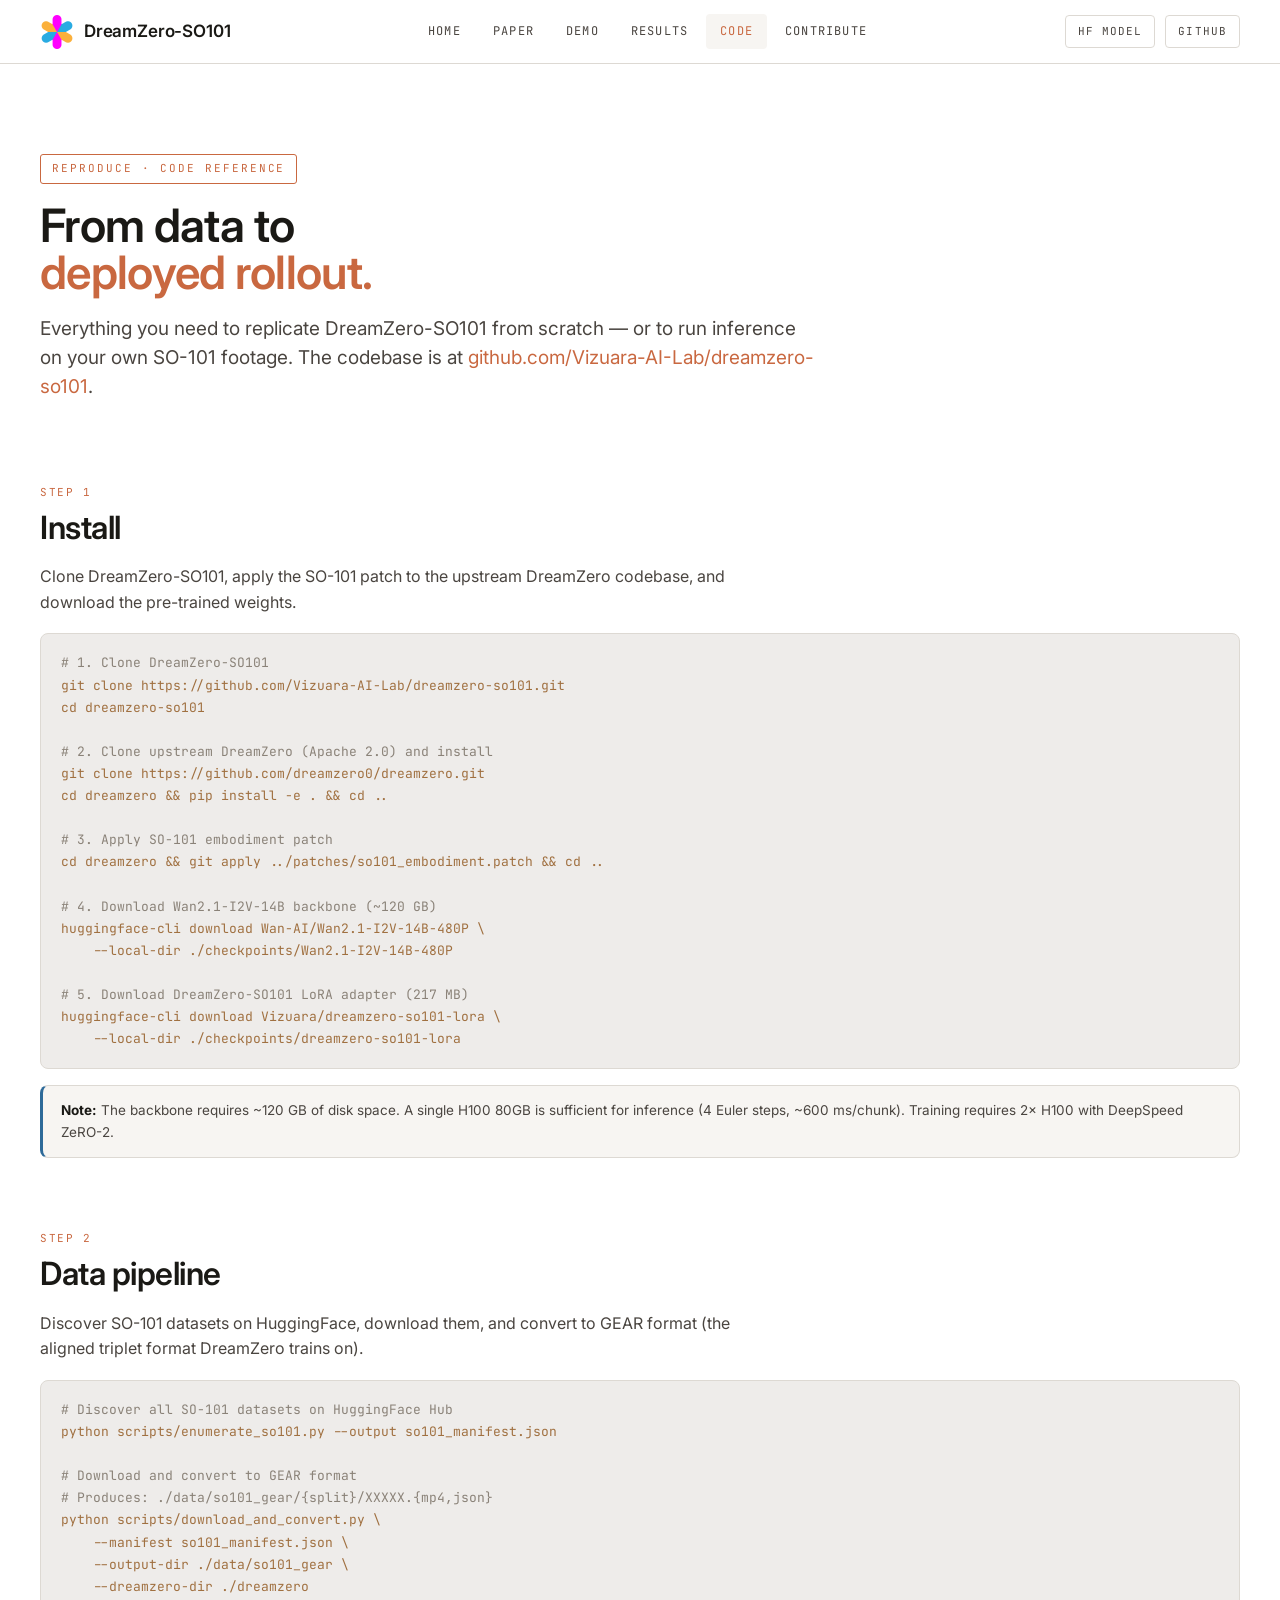
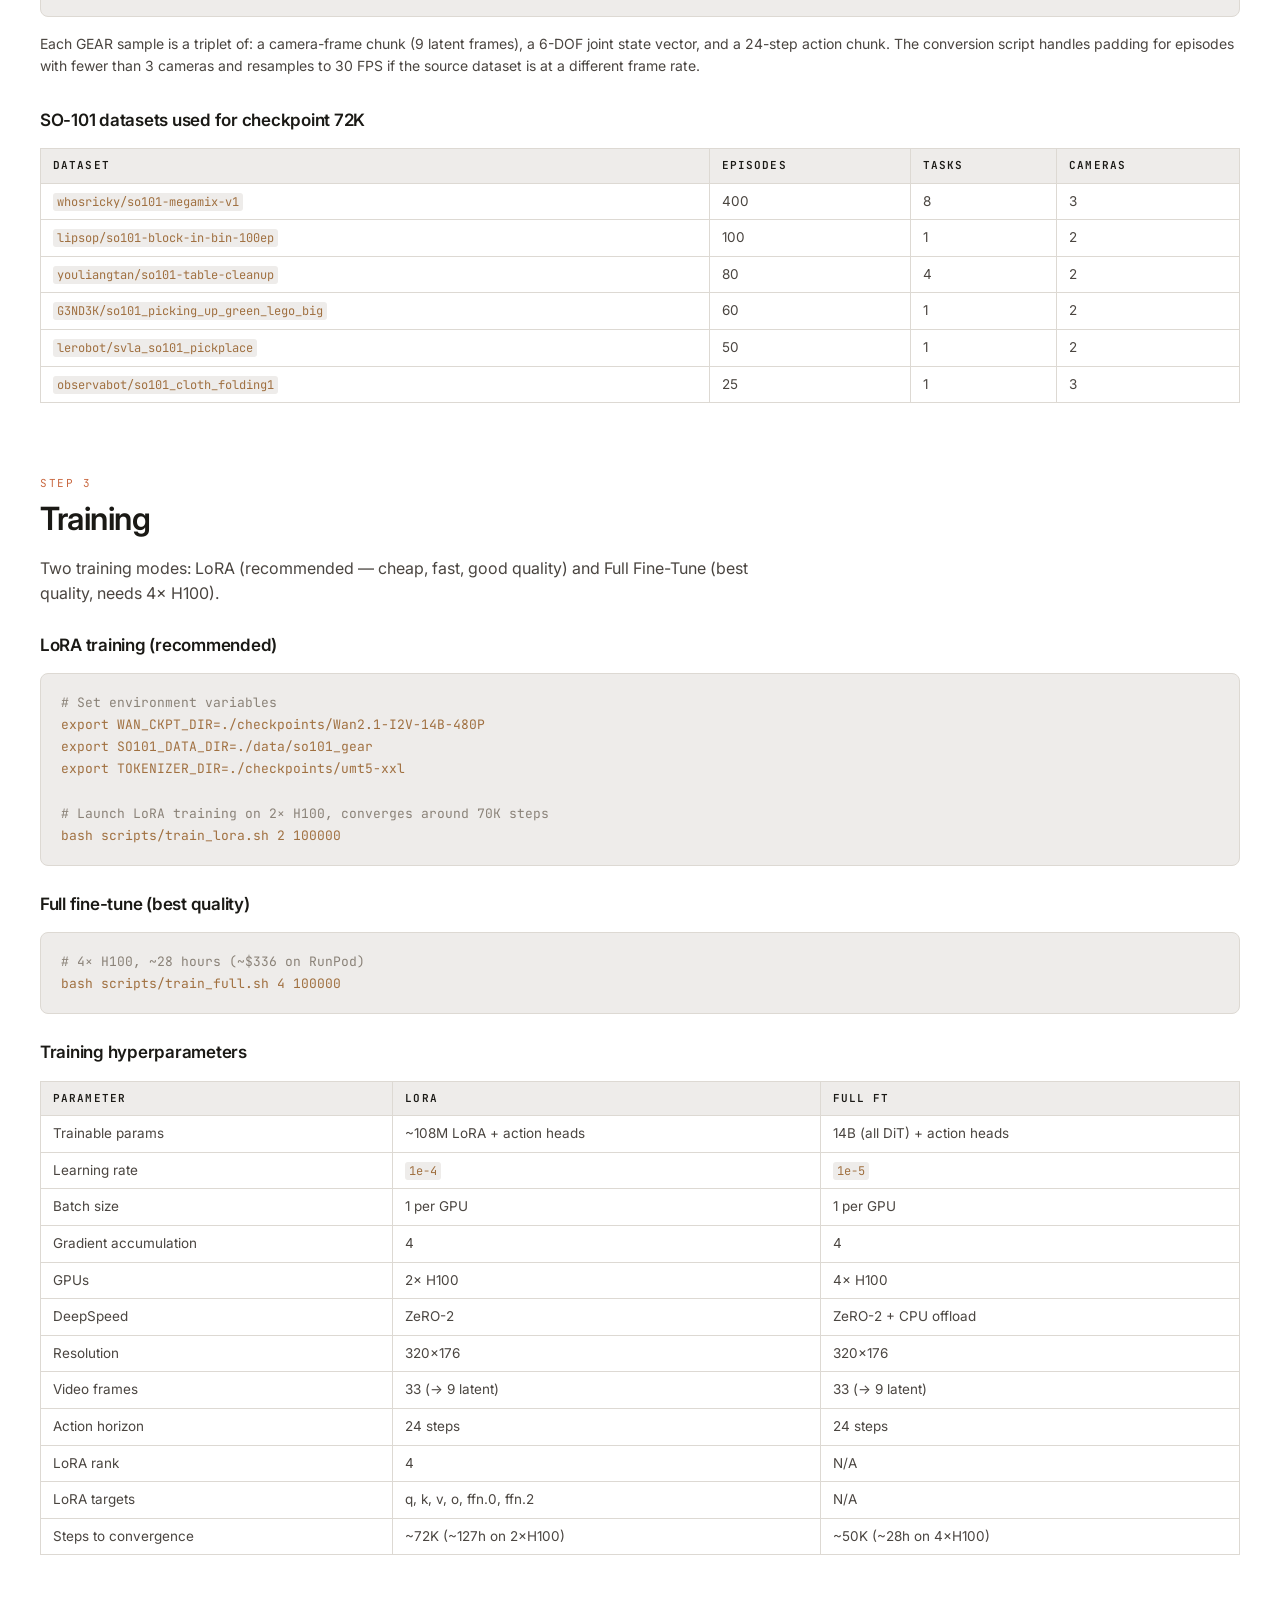
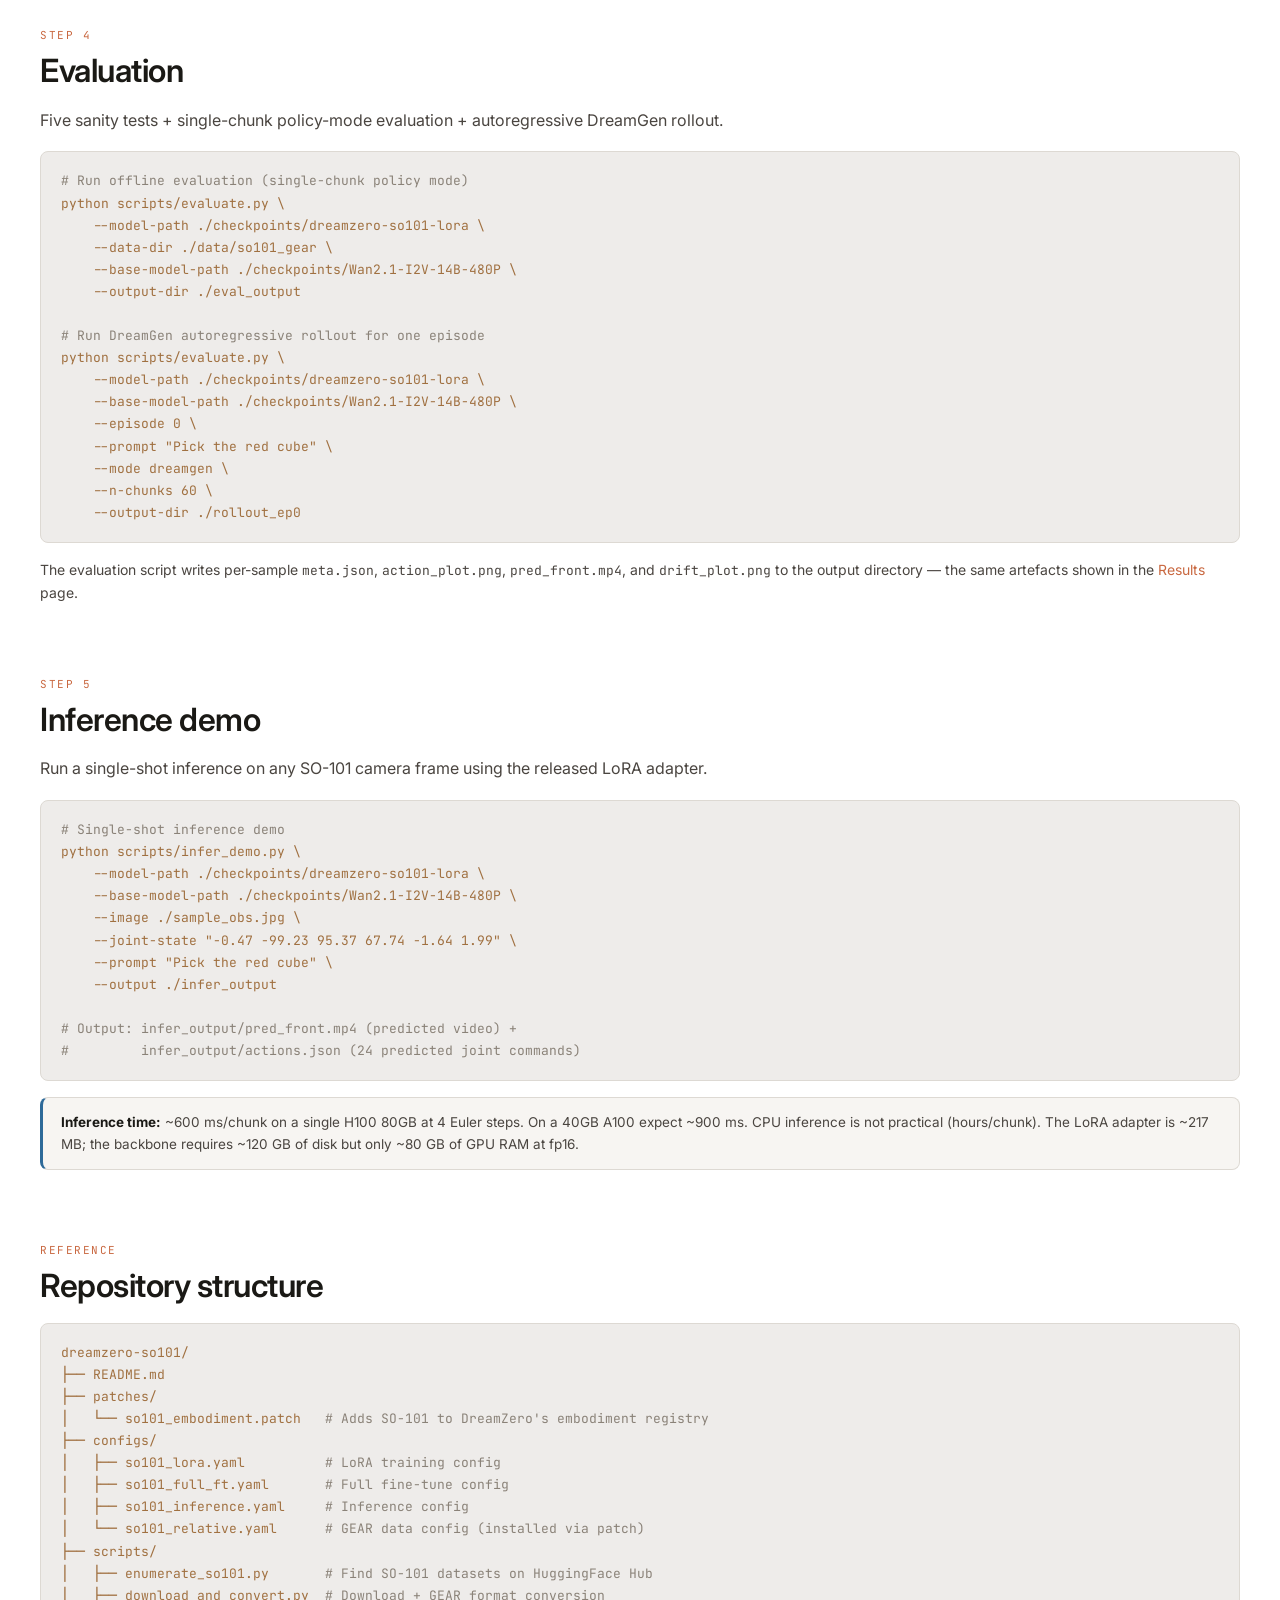
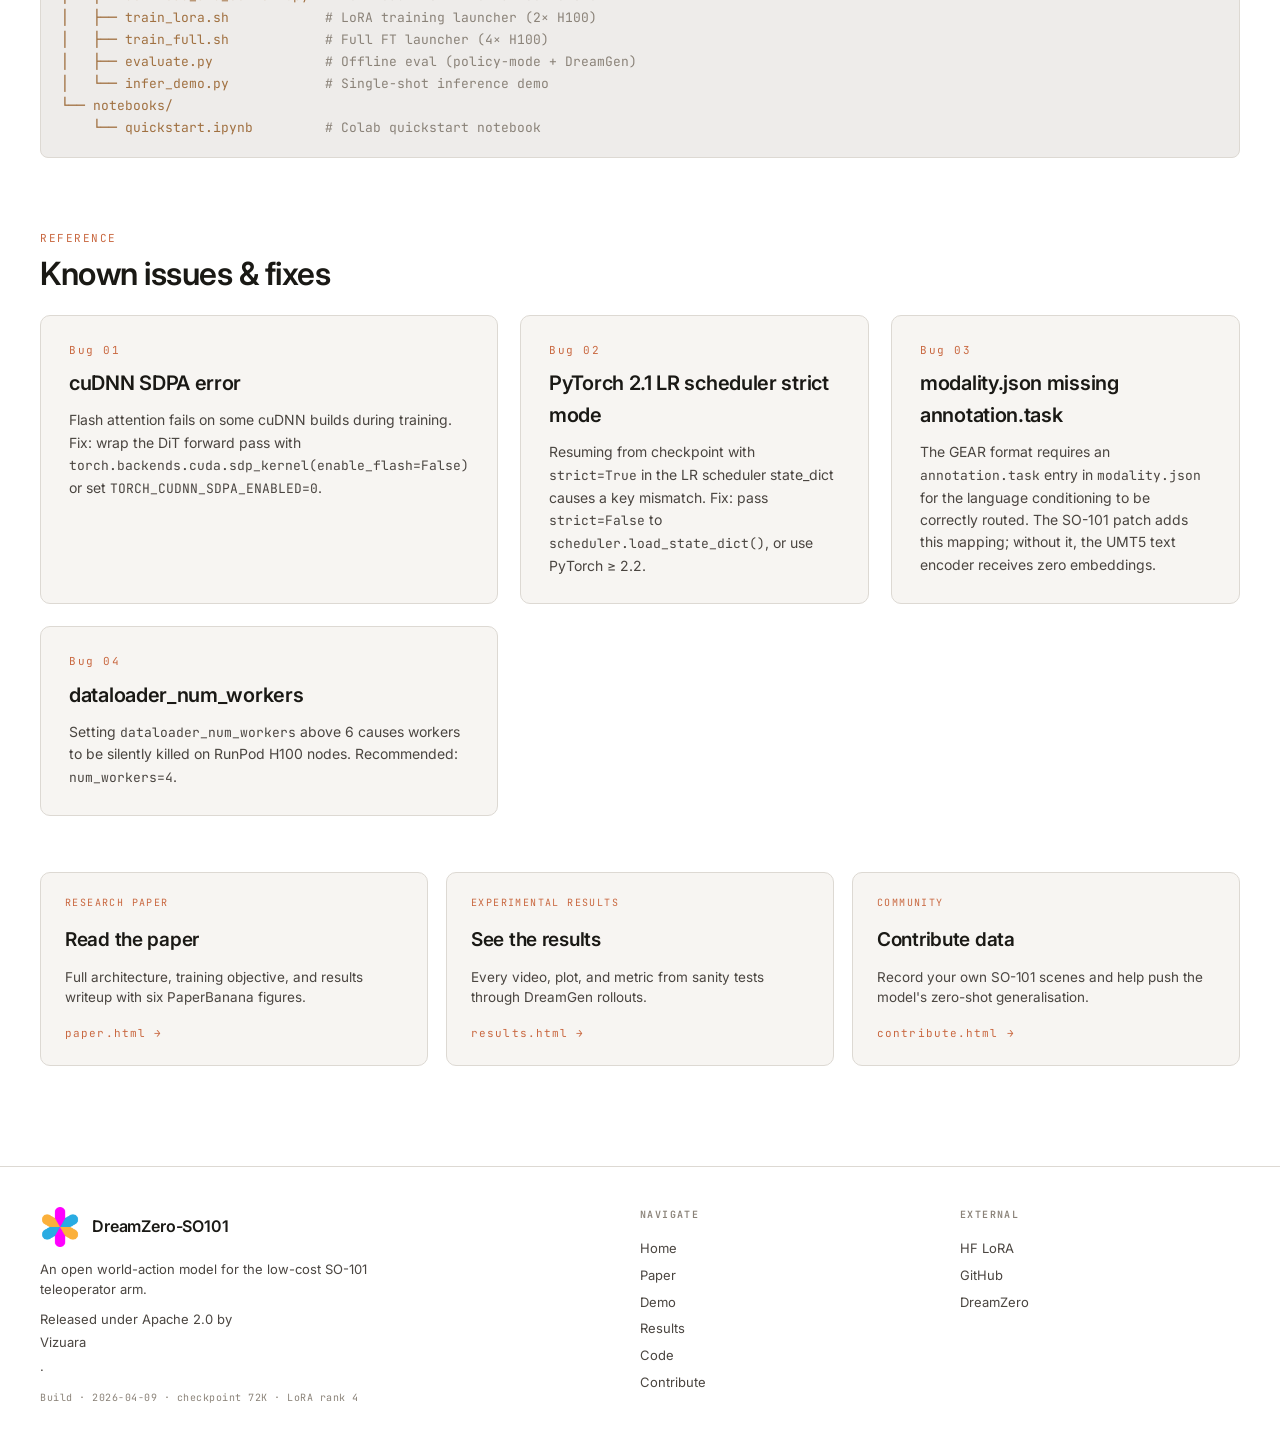
==== commit 445913f1: "Move all GitHub links from RajatDandekar to Vizuara-AI-Lab org Co-Authored-By: Claude Opus 4.6 <nore" ====
--- a/code.html
+++ b/code.html
@@ -63,7 +63,7 @@
     </div>
     <div class="topnav-ext">
       <a href="https://huggingface.co/Vizuara/dreamzero-so101-lora" target="_blank" rel="noopener">HF Model</a>
-      <a href="https://github.com/RajatDandekar/dreamzero-so101" target="_blank" rel="noopener">GitHub</a>
+      <a href="https://github.com/Vizuara-AI-Lab/dreamzero-so101" target="_blank" rel="noopener">GitHub</a>
     </div>
   </div>
 </nav>
@@ -75,7 +75,7 @@
     <h1 style="margin-top:18px;font-size:46px">From data to<br/><span class="accent">deployed rollout.</span></h1>
     <p class="lead" style="margin-bottom:10px">
       Everything you need to replicate DreamZero-SO101 from scratch — or to run inference on your own SO-101 footage. The codebase is at
-      <a href="https://github.com/RajatDandekar/dreamzero-so101" target="_blank" rel="noopener" style="color:var(--accent)">github.com/RajatDandekar/dreamzero-so101</a>.
+      <a href="https://github.com/Vizuara-AI-Lab/dreamzero-so101" target="_blank" rel="noopener" style="color:var(--accent)">github.com/Vizuara-AI-Lab/dreamzero-so101</a>.
     </p>
   </section>
 
@@ -87,7 +87,7 @@
   <p class="lead" style="max-width:720px">Clone DreamZero-SO101, apply the SO-101 patch to the upstream DreamZero codebase, and download the pre-trained weights.</p>
 
   <pre class="cblock"><span class="cm"># 1. Clone DreamZero-SO101</span>
-git clone https://github.com/RajatDandekar/dreamzero-so101.git
+git clone https://github.com/Vizuara-AI-Lab/dreamzero-so101.git
 cd dreamzero-so101
 
 <span class="cm"># 2. Clone upstream DreamZero (Apache 2.0) and install</span>
@@ -333,7 +333,7 @@
   <div>
     <h5>External</h5>
     <a href="https://huggingface.co/Vizuara/dreamzero-so101-lora" target="_blank" rel="noopener">HF LoRA</a>
-    <a href="https://github.com/RajatDandekar/dreamzero-so101" target="_blank" rel="noopener">GitHub</a>
+    <a href="https://github.com/Vizuara-AI-Lab/dreamzero-so101" target="_blank" rel="noopener">GitHub</a>
     <a href="https://github.com/dreamzero0/dreamzero" target="_blank" rel="noopener">DreamZero</a>
   </div>
 </footer>
--- a/assets/css/components.css
+++ b/assets/css/components.css
@@ -1157,28 +1157,31 @@
 .hero-carousel {
   display: grid;
   grid-template-columns: repeat(3, 1fr);
-  gap: 16px;
-  margin-top: 46px;
-}
-@media (max-width: 900px) { .hero-carousel { grid-template-columns: 1fr; } }
+  gap: 18px;
+  margin-top: 18px;
+}
+@media (max-width: 900px) { .hero-carousel { grid-template-columns: repeat(2, 1fr); } }
+@media (max-width: 480px) { .hero-carousel { grid-template-columns: 1fr; } }
 .hero-clip {
-  background: var(--panel);
-  border: 1px solid var(--line);
-  border-radius: var(--radius);
+  background: #fff;
+  border: 1px solid var(--line);
+  border-radius: 10px;
   overflow: hidden;
   position: relative;
   transition: all .2s ease;
+  box-shadow: 0 1px 3px rgba(26,25,21,0.025);
 }
 .hero-clip:hover {
   border-color: var(--accent);
-  transform: translateY(-2px);
+  transform: translateY(-3px);
+  box-shadow: 0 8px 22px rgba(201,104,64,0.10);
 }
 .hero-clip video {
   width: 100%;
   aspect-ratio: 16 / 9;
   display: block;
   object-fit: cover;
-  background: #000;
+  background: #0d0c0a;
 }
 .hero-clip .meta {
   padding: 14px 18px 16px;
@@ -1186,7 +1189,7 @@
 }
 .hero-clip .meta .ep {
   font-family: var(--font-mono);
-  font-size: 10.5px;
+  font-size: 10px;
   letter-spacing: 0.14em;
   text-transform: uppercase;
   color: var(--accent);
@@ -1194,12 +1197,63 @@
 }
 .hero-clip .meta .prompt {
   font-family: var(--font-serif);
-  font-size: 15px;
+  font-size: 14.5px;
   font-weight: 500;
   color: var(--ink);
   font-style: italic;
   margin-top: 6px;
   line-height: 1.4;
+}
+.hero-clip .meta .src-tag {
+  font-family: var(--font-mono);
+  font-size: 8px;
+  letter-spacing: 0.1em;
+  text-transform: uppercase;
+  color: var(--ink-faint);
+  margin-top: 5px;
+  padding: 2px 6px;
+  background: var(--panel);
+  border-radius: 3px;
+  display: inline-block;
+}
+
+/* Subhead above each carousel row */
+.carousel-section-head {
+  margin-top: 56px;
+  margin-bottom: 18px;
+  text-align: center;
+}
+.carousel-section-head .cs-eyebrow {
+  display: inline-block;
+  font-family: var(--font-mono);
+  font-size: 10px;
+  letter-spacing: 0.18em;
+  text-transform: uppercase;
+  color: var(--accent);
+  padding: 4px 11px;
+  border: 1px solid var(--accent);
+  border-radius: 3px;
+  margin-bottom: 14px;
+}
+.carousel-section-head .cs-title {
+  font-family: var(--font-serif);
+  font-size: 26px;
+  font-weight: 600;
+  letter-spacing: -0.015em;
+  color: var(--ink);
+  line-height: 1.25;
+  margin: 0 auto 10px;
+  max-width: 760px;
+}
+.carousel-section-head .cs-sub {
+  font-size: 14px;
+  color: var(--ink-dim);
+  max-width: 720px;
+  margin: 0 auto;
+  line-height: 1.6;
+}
+.hero-carousel-secondary .hero-clip video {
+  background: #f0ede8;
 }
 
 /* ======================================================================
